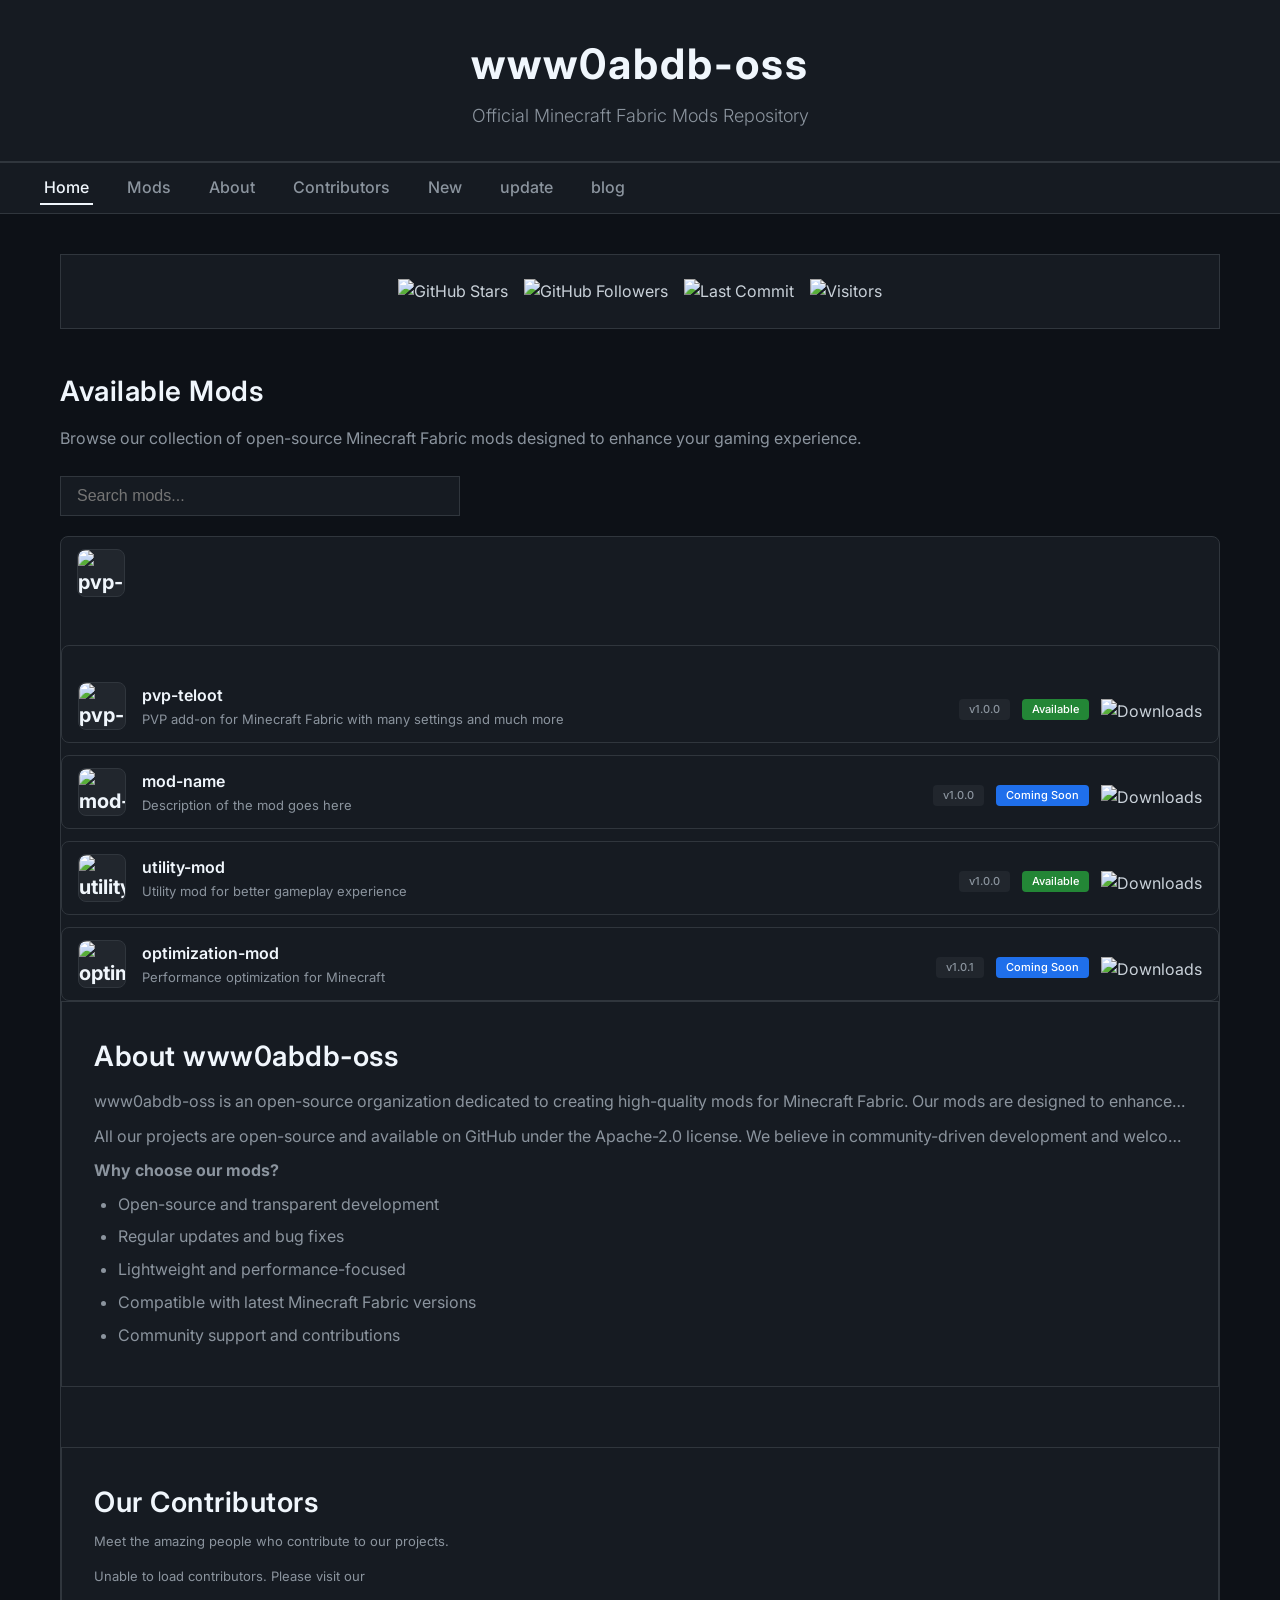
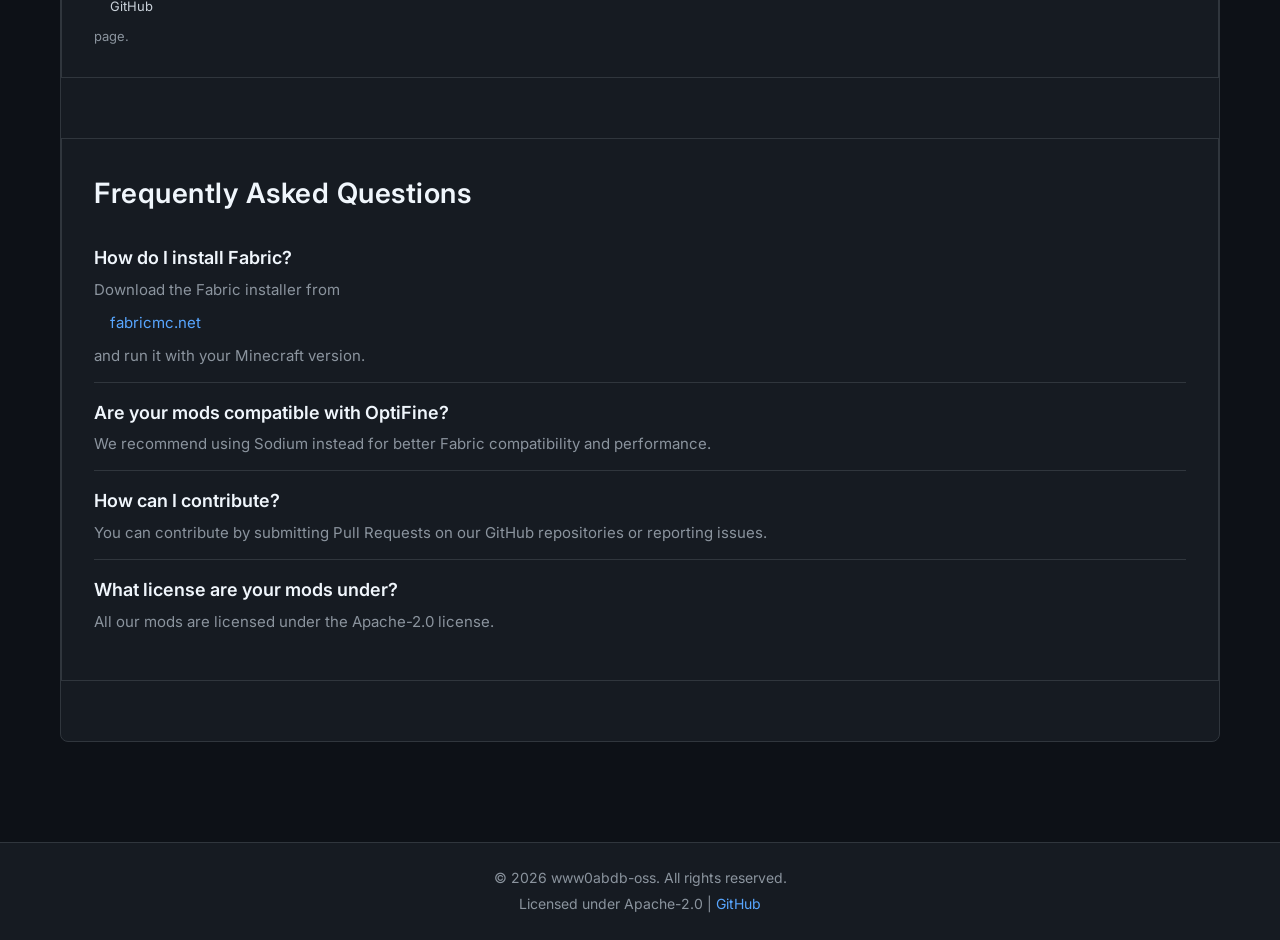
==== index.html @ 68e49eb4 "Refactor mod cards with updated names and versions Updated mod names and versions for clarity and ac" ====
<!DOCTYPE html>
<html lang="en">
<head>
    <meta charset="UTF-8">
    <meta name="viewport" content="width=device-width, initial-scale=1.0">
    
    <!-- Primary Meta Tags -->
    <title>www0abdb-oss - Official Minecraft Mods Repository</title>
    <link rel="apple-touch-icon" sizes="180x180" href="/apple-touch-icon.png">
<link rel="icon" type="image/png" sizes="32x32" href="/favicon-32x32.png">
<link rel="icon" type="image/png" sizes="16x16" href="/favicon-16x16.png">
<link rel="manifest" href="/site.webmanifest">
    <meta name="title" content="www0abdb-oss - Official Minecraft Mods Repository">
    <script data-goatcounter="https://fheuhfu9esh9.goatcounter.com/count"
        async src="//gc.zgo.at/count.js"></script>
    <meta name="keywords" lang="ar" content="  عبد الرحيم , مودات ماينكرافت, إضافات ماينكرافت, مودات بي في بي, تحميل مودات, ماينكرافت فابريك , العايب , سطيف , مود , جيت هاب , abd_errahim , abderrahim , 0834">
    <meta name="description" content="www0abdb-oss is an open-source organization providing high-quality Minecraft Fabric mods including pvp-teloot, performance optimizations, and gameplay enhancements. Download the latest mods for Minecraft.">
    <meta name="keywords" content="minecraft mods, fabric mods, pvp mods, minecraft pvp, pvp-teloot, minecraft fabric, open source mods, www0abdb-oss, minecraft optimization">
    <meta name="robots" content="index, follow">
    <meta name="language" content="English">
    <meta name="author" content="www0abdb-oss">
    <meta name="copyright" content="www0abdb-oss">
    <link rel="canonical" href="https://www0abdb-oss.github.io/">
    <link rel="icon" href="favicon.ico" type="image/x-icon">
<link rel="icon" type="image/png" sizes="32x32" href="/icon-web.png">
<link rel="icon" type="image/png" sizes="16x16" href="/icon-web.png">
<link rel="apple-touch-icon" href="/icon-web.png">

    <!-- Google Fonts -->
    <link href="https://fonts.googleapis.com/css2?family=Inter:wght@300;400;600;700&display=swap" rel="stylesheet">

    <!-- Open Graph / Facebook -->
    <meta property="og:type" content="website">
    <meta property="og:url" content="https://www0abdb-oss.github.io/">
    <meta property="og:title" content="www0abdb-oss - Official Minecraft Mods Repository">
    <meta property="og:description" content="High-quality Minecraft Fabric mods including pvp-teloot, performance optimizations, and gameplay enhancements. Open-source and free to use.">
    <meta property="og:image" content="https://www0abdb-oss.github.io/og-image.png">

    <!-- Twitter -->
    <meta name="twitter:card" content="summary_large_image">
    <meta name="twitter:url" content="https://www0abdb-oss.github.io/">
    <meta name="twitter:title" content="www0abdb-oss - Official Minecraft Mods Repository">
    <meta name="twitter:description" content="High-quality Minecraft Fabric mods including pvp-teloot, performance optimizations, and gameplay enhancements.">
    <meta name="twitter:image" content="https://www0abdb-oss.github.io/og-image.png">

    <!-- Structured Data JSON-LD -->
    <script type="application/ld+json">
    {
        "@context": "https://schema.org",
        "@type": "Organization",
        "name": "www0abdb-oss",
        "url": "https://www0abdb-oss.github.io/",
        "logo": "https://www0abdb-oss.github.io/logo.png",
        "description": "Open-source organization providing high-quality Minecraft Fabric mods",
        "sameAs": [
            "https://github.com/www0abdb-oss"
        ]
    }
    </script>

    <script type="application/ld+json">
    {
        "@context": "https://schema.org",
        "@type": "CollectionPage",
        "name": "www0abdb-oss Mods Repository",
        "description": "Collection of Minecraft Fabric mods including PVP enhancements, performance optimizations, and gameplay improvements.",
        "url": "https://www0abdb-oss.github.io/",
        "mainEntity": {
            "@type": "ItemList",
            "itemListElement": [
                {
                    "@type": "ListItem",
                    "position": 1,
                    "name": "pvp-teloot",
                    "url": "https://www0abdb-oss.github.io/pvp-teloot.html"
                }
            ]
        }
    }
    </script>

    <link rel="stylesheet" href="style.css">
</head>
<body>
    <header>
        <div class="header-content">
            <h1>www0abdb-oss</h1>
            <p class="subtitle">Official Minecraft Fabric Mods Repository</p>
        </div>
    </header>

    <nav>
        <ul>
            <li><a href="index.html" class="active">Home</a></li>
            <li><a href="#mods">Mods</a></li>
            <li><a href="#about">About</a></li>
            <li><a href="#contributors">Contributors</a></li>
            <li><a href="new.html">New</a></li>
            <li><a href="update.html">update</a></li>
            <li><a href="blog.html">blog</a></li>

        </ul>
    </nav>

    <main>
        <!-- Stats Section -->
        <section id="stats">
            <div class="stats-grid">
                <div class="stat-item">
                    <img src="https://img.shields.io/github/stars/www0abdb-oss?style=for-the-badge&logo=github&label=Organization%20Stars" alt="GitHub Stars">
                </div>
                <div class="stat-item">
                    <img src="https://img.shields.io/github/followers/www0abdb-oss?style=for-the-badge&logo=github&label=Followers" alt="GitHub Followers">
                </div>
                <div class="stat-item">
                    <img src="https://img.shields.io/github/last-commit/www0abdb-oss/pvp-teloot?style=for-the-badge&label=Last%20Update" alt="Last Commit">
                </div>
                <div class="stat-item">
    <img src="https://api.visitorbadge.io/api/visitors?path=www0abdb-oss.github.io&label=Visitors&countColor=%23237636" alt="Visitors">
</div>
            </div>
        </section>

        <section id="mods">
            <h2>Available Mods</h2>
            <p class="section-description">Browse our collection of open-source Minecraft Fabric mods designed to enhance your gaming experience.</p>
            
            <!-- Search Bar -->
            <input type="text" id="mod-search" placeholder="Search mods..." style="width: 100%; max-width: 400px; padding: 10px 16px; background-color: #161b22; border: 1px solid #30363d; color: #c9d1d9; font-size: 16px; margin-bottom: 20px;">

<div class="mods-grid">
    <!-- pvp-teloot -->
    <div class="mod-card">
        <a href="pvp-teloot.html">
            <div class="mod-icon">
                <img src="https://placehold.co/128x128.png" alt="pvp-teloot" style="width: 100%; height: 100%; object-fit: cover; border-radius: 8px;">
            </div>
         <div class="mods-grid">
    <!-- pvp-teloot -->
    <div class="mod-card">
        <a href="pvp-teloot.html">
            <div class="mod-icon">
                <img src="https://placehold.co/128x128.png" alt="pvp-teloot" style="width: 100%; height: 100%; object-fit: cover; border-radius: 8px;">
            </div>
            <div class="mod-info">
                <h3>pvp-teloot</h3>
                <p>PVP add-on for Minecraft Fabric with many settings and much more</p>
            </div>
            <div class="mod-meta">
                <span class="mod-version">v1.0.0</span>
                <span class="mod-status available">Available</span>
                <div class="badges">
                    <img src="https://img.shields.io/github/downloads/www0abdb-oss/pvp-teloot/total?style=flat-square" alt="Downloads">
                </div>
            </div>
        </a>
    </div>

    <!-- mod-name -->
    <div class="mod-card">
        <a href="#">
            <div class="mod-icon">
                <img src="https://placehold.co/128x128.png" alt="mod-name" style="width: 100%; height: 100%; object-fit: cover; border-radius: 8px;">
            </div>
            <div class="mod-info">
                <h3>mod-name</h3>
                <p>Description of the mod goes here</p>
            </div>
            <div class="mod-meta">
                <span class="mod-version">v1.0.0</span>
                <span class="mod-status coming">Coming Soon</span>
                <div class="badges">
                    <img src="https://img.shields.io/badge/downloads-0-red?style=flat-square" alt="Downloads">
                </div>
            </div>
        </a>
    </div>

    <!-- utility-mod -->
    <div class="mod-card">
        <a href="#">
            <div class="mod-icon">
                <img src="https://placehold.co/128x128.png" alt="utility-mod" style="width: 100%; height: 100%; object-fit: cover; border-radius: 8px;">
            </div>
            <div class="mod-info">
                <h3>utility-mod</h3>
                <p>Utility mod for better gameplay experience</p>
            </div>
            <div class="mod-meta">
                <span class="mod-version">v1.0.0</span>
                <span class="mod-status available">Available</span>
                <div class="badges">
                    <img src="https://img.shields.io/badge/downloads-0-red?style=flat-square" alt="Downloads">
                </div>
            </div>
        </a>
    </div>

    <!-- optimization-mod -->
    <div class="mod-card">
        <a href="#">
            <div class="mod-icon">
                <img src="https://placehold.co/128x128.png" alt="optimization-mod" style="width: 100%; height: 100%; object-fit: cover; border-radius: 8px;">
            </div>
            <div class="mod-info">
                <h3>optimization-mod</h3>
                <p>Performance optimization for Minecraft</p>
            </div>
            <div class="mod-meta">
                <span class="mod-version">v1.0.1</span>
                <span class="mod-status coming">Coming Soon</span>
                <div class="badges">
                    <img src="https://img.shields.io/badge/downloads-0-red?style=flat-square" alt="Downloads">
                </div>
            </div>
        </a>
    </div>
</div>

        <section id="about">
            <h2>About www0abdb-oss</h2>
            <p>www0abdb-oss is an open-source organization dedicated to creating high-quality mods for Minecraft Fabric. Our mods are designed to enhance gameplay while maintaining performance and stability.</p>
            <p>All our projects are open-source and available on GitHub under the Apache-2.0 license. We believe in community-driven development and welcome contributions from developers of all skill levels.</p>
            <p><strong>Why choose our mods?</strong></p>
            <ul class="about-list">
                <li>Open-source and transparent development</li>
                <li>Regular updates and bug fixes</li>
                <li>Lightweight and performance-focused</li>
                <li>Compatible with latest Minecraft Fabric versions</li>
                <li>Community support and contributions</li>
            </ul>
        </section>

        <!-- Contributors Section -->
        <section id="contributors">
            <h2>Our Contributors</h2>
            <p class="section-description">Meet the amazing people who contribute to our projects.</p>
            <div class="contributors-grid" id="contributors-list">
                <p>Loading contributors...</p>
            </div>
        </section>

        <!-- FAQ Section -->
        <section id="faq">
            <h2>Frequently Asked Questions</h2>
            <div class="faq-item">
                <h3>How do I install Fabric?</h3>
                <p>Download the Fabric installer from <a href="https://fabricmc.net/" target="_blank">fabricmc.net</a> and run it with your Minecraft version.</p>
            </div>
            <div class="faq-item">
                <h3>Are your mods compatible with OptiFine?</h3>
                <p>We recommend using Sodium instead for better Fabric compatibility and performance.</p>
            </div>
            <div class="faq-item">
                <h3>How can I contribute?</h3>
                <p>You can contribute by submitting Pull Requests on our GitHub repositories or reporting issues.</p>
            </div>
            <div class="faq-item">
                <h3>What license are your mods under?</h3>
                <p>All our mods are licensed under the Apache-2.0 license.</p>
            </div>
        </section>
    </main>

    <footer>
        <div class="footer-content">
            <p>&copy; 2026 www0abdb-oss. All rights reserved.</p>
            <p>Licensed under Apache-2.0 | <a href="https://github.com/www0abdb-oss">GitHub</a></p>
        </div>
    </footer>

    <!-- Back to Top Button -->
    <button id="back-to-top" style="display: none; position: fixed; bottom: 30px; right: 30px; background-color: #238636; color: white; border: none; padding: 12px 16px; cursor: pointer; font-size: 18px;">↑ Top</button>

    <script>
        // Search functionality
        document.getElementById('mod-search').addEventListener('keyup', function() {
            const query = this.value.toLowerCase();
            const cards = document.querySelectorAll('.mod-card');
            cards.forEach(card => {
                const title = card.querySelector('h3').textContent.toLowerCase();
                const desc = card.querySelector('p').textContent.toLowerCase();
                if (title.includes(query) || desc.includes(query)) {
                    card.style.display = 'block';
                } else {
                    card.style.display = 'none';
                }
            });
        });

        // Load Contributors from GitHub API
        async function loadContributors() {
            try {
                const response = await fetch('https://api.github.com/repos/www0abdb-oss/pvp-teloot/contributors');
                if (!response.ok) throw new Error('Failed to fetch');
                const contributors = await response.json();
                
                const container = document.getElementById('contributors-list');
                container.innerHTML = '';
                
                if (contributors.length === 0) {
                    container.innerHTML = '<p>No contributors yet. Be the first!</p>';
                    return;
                }
                
                contributors.forEach(contributor => {
                    const card = document.createElement('div');
                    card.className = 'contributor-card';
                    card.innerHTML = `
                        <a href="${contributor.html_url}" target="_blank">
                            <img src="${contributor.avatar_url}" alt="${contributor.login}" width="60" height="60">
                            <span>${contributor.login}</span>
                            <small>${contributor.contributions} commits</small>
                        </a>
                    `;
                    container.appendChild(card);
                });
            } catch (error) {
                document.getElementById('contributors-list').innerHTML = '<p>Unable to load contributors. Please visit our <a href="https://github.com/www0abdb-oss" target="_blank">GitHub</a> page.</p>';
            }
        }
        
        loadContributors();

        // Back to Top Button
        const backToTop = document.getElementById('back-to-top');
        window.addEventListener('scroll', () => {
            if (window.scrollY > 300) {
                backToTop.style.display = 'block';
            } else {
                backToTop.style.display = 'none';
            }
        });
        backToTop.addEventListener('click', () => {
            window.scrollTo({ top: 0, behavior: 'smooth' });
        });
    </script>
</body>
</html>
---- style.css ----
/* Reset and Base */
* {
    margin: 0;
    padding: 0;
    box-sizing: border-box;
}

body {
    font-family: 'Inter', 'Segoe UI', Tahoma, Geneva, Verdana, sans-serif;
    background-color: #0d1117;
    color: #c9d1d9;
    line-height: 1.6;
    min-height: 100vh;
    display: flex;
    flex-direction: column;
}

/* Light Theme Variables */
body.light-theme {
    --bg-primary: #ffffff;
    --bg-secondary: #f6f8fa;
    --bg-card: #ffffff;
    --text-primary: #24292f;
    --text-secondary: #57606a;
    --border-color: #d0d7de;
    --bg-nav: #f6f8fa;
    --bg-footer: #f6f8fa;
}

body {
    background-color: var(--bg-primary, #0d1117);
    color: var(--text-primary, #c9d1d9);
    transition: background-color 0.3s, color 0.3s;
}

/* Header */
header {
    background-color: #161b22;
    border-bottom: 2px solid #30363d;
    padding: 30px 20px;
    text-align: center;
}

.header-content h1 {
    font-size: 42px;
    font-weight: 700;
    color: #f0f6fc;
    letter-spacing: 2px;
}

.header-content .subtitle {
    color: #8b949e;
    font-size: 18px;
    margin-top: 5px;
    font-weight: 300;
}

/* Navigation */
nav {
    background-color: #161b22;
    border-bottom: 1px solid #30363d;
    padding: 0 20px;
}

nav ul {
    list-style: none;
    display: flex;
    gap: 30px;
    max-width: 1200px;
    margin: 0 auto;
    padding: 12px 0;
}

nav ul li a {
    color: #8b949e;
    text-decoration: none;
    font-size: 16px;
    font-weight: 500;
    padding: 8px 4px;
    transition: color 0.2s;
}

nav ul li a:hover {
    color: #f0f6fc;
}

nav ul li a.active {
    color: #f0f6fc;
    border-bottom: 2px solid #f0f6fc;
    padding-bottom: 6px;
}

/* Main Content */
main {
    flex: 1;
    max-width: 1200px;
    margin: 0 auto;
    padding: 40px 20px;
    width: 100%;
}

section {
    margin-bottom: 60px;
}

section h2 {
    font-size: 28px;
    color: #f0f6fc;
    margin-bottom: 12px;
    font-weight: 600;
    letter-spacing: 0.5px;
}

.section-description {
    color: #8b949e;
    font-size: 16px;
    margin-bottom: 24px;
}

/* Stats Section */
#stats {
    background-color: #161b22;
    border: 1px solid #30363d;
    padding: 24px;
    margin-bottom: 40px;
}

.stats-grid {
    display: flex;
    justify-content: center;
    flex-wrap: wrap;
    gap: 16px;
}

.stat-item img {
    height: 28px;
}

/* Mods Grid */
/* Mods List */
.mods-grid {
    display: flex;
    flex-direction: column;
    gap: 12px;
}

.mod-card {
    background-color: #161b22;
    border: 1px solid #30363d;
    border-radius: 8px;
    transition: background-color 0.2s;
}

.mod-card:hover {
    background-color: #1c2128;
}

.mod-card a {
    display: flex;
    align-items: center;
    gap: 16px;
    padding: 12px 16px;
    text-decoration: none;
    color: #c9d1d9;
}

.mod-card .mod-icon {
    width: 48px;
    height: 48px;
    border-radius: 8px;
    background-color: #21262d;
    border: 1px solid #30363d;
    display: flex;
    overflow: hidden;
    align-items: center;
    justify-content: center;
    font-size: 20px;
    font-weight: 700;
    color: #f0f6fc;
    flex-shrink: 0;
}

.mod-card .mod-icon img {
    width: 100%;
    height: 100%;
    object-fit: cover;
}

.mod-card .mod-info {
    flex: 1;
    min-width: 0;
}

.mod-card h3 {
    color: #f0f6fc;
    font-size: 16px;
    font-weight: 600;
    margin: 0 0 2px 0;
}

.mod-card p {
    color: #8b949e;
    font-size: 13px;
    margin: 0;
    line-height: 1.4;
    white-space: nowrap;
    overflow: hidden;
    text-overflow: ellipsis;
}

.mod-card .mod-meta {
    display: flex;
    align-items: center;
    gap: 12px;
    flex-shrink: 0;
    margin-left: 8px;
}

.mod-card .mod-version {
    display: inline-block;
    background-color: #21262d;
    color: #8b949e;
    padding: 2px 10px;
    font-size: 11px;
    font-weight: 500;
    border-radius: 4px;
}

.mod-card .mod-status {
    display: inline-block;
    padding: 2px 10px;
    font-size: 11px;
    font-weight: 500;
    border-radius: 4px;
}

.mod-card .mod-status.available {
    background-color: #238636;
    color: #ffffff;
}

.mod-card .mod-status.coming {
    background-color: #1f6feb;
    color: #ffffff;
}

.mod-card .badges {
    display: flex;
    gap: 6px;
    flex-shrink: 0;
}

.mod-card .badges img {
    height: 18px;
}

/* Badges */
.badges {
    display: flex;
    flex-wrap: wrap;
    gap: 8px;
    margin: 8px 0 12px 0;
}

.badges img {
    height: 20px;
}

/* About Section */
#about {
    background-color: #161b22;
    border: 1px solid #30363d;
    padding: 32px;
}

#about p {
    color: #8b949e;
    margin-bottom: 12px;
    font-size: 16px;
}

#about p:last-of-type {
    margin-bottom: 0;
}

.about-list {
    color: #8b949e;
    padding-left: 24px;
    margin-top: 8px;
    font-size: 16px;
    line-height: 1.8;
}

.about-list li {
    margin-bottom: 4px;
}

/* Contributors Section */
#contributors {
    background-color: #161b22;
    border: 1px solid #30363d;
    padding: 32px;
}

#contributors h2 {
    margin-bottom: 8px;
}

.contributors-grid {
    display: flex;
    flex-wrap: wrap;
    gap: 16px;
    margin-top: 16px;
}

.contributor-card {
    text-align: center;
    background-color: #21262d;
    border: 1px solid #30363d;
    padding: 12px;
    transition: background-color 0.2s;
}

.contributor-card:hover {
    background-color: #30363d;
}

.contributor-card a {
    text-decoration: none;
    color: #c9d1d9;
}

.contributor-card img {
    display: block;
    margin: 0 auto 8px;
    border: 1px solid #30363d;
}

.contributor-card span {
    display: block;
    font-size: 14px;
    font-weight: 600;
}

.contributor-card small {
    display: block;
    color: #8b949e;
    font-size: 12px;
}

/* FAQ Section */
#faq {
    background-color: #161b22;
    border: 1px solid #30363d;
    padding: 32px;
}

.faq-item {
    padding: 16px 0;
    border-bottom: 1px solid #30363d;
}

.faq-item:last-child {
    border-bottom: none;
}

.faq-item h3 {
    color: #f0f6fc;
    font-size: 18px;
    margin-bottom: 6px;
}

.faq-item p {
    color: #8b949e;
    font-size: 15px;
}

.faq-item a {
    color: #58a6ff;
    text-decoration: none;
}

.faq-item a:hover {
    text-decoration: underline;
}

/* Footer */
footer {
    background-color: #161b22;
    border-top: 1px solid #30363d;
    padding: 24px 20px;
    text-align: center;
    margin-top: auto;
}

.footer-content p {
    color: #8b949e;
    font-size: 14px;
}

.footer-content p:first-child {
    margin-bottom: 4px;
}

.footer-content a {
    color: #58a6ff;
    text-decoration: none;
}

.footer-content a:hover {
    text-decoration: underline;
}

/* ============================================ */
/* Mod Detail Page Styles */
/* ============================================ */

.back-link {
    margin-bottom: 24px;
}

.back-link a {
    color: #8b949e;
    text-decoration: none;
    font-size: 14px;
    transition: color 0.2s;
}

.back-link a:hover {
    color: #f0f6fc;
}

.mod-header {
    display: flex;
    gap: 30px;
    margin-bottom: 40px;
    padding-bottom: 30px;
    border-bottom: 1px solid #30363d;
}

.mod-icon-large {
    width: 80px;
    border-radius: 13px;
    height: 80px;
    background-color: #21262d;
    border: 1px solid #30363d;
    overflow: hidden;
    display: flex;
    align-items: center;
    justify-content: center;
    font-size: 36px;
    font-weight: 700;
    color: #f0f6fc;
    flex-shrink: 0;
}

.mod-info {
    flex: 1;
}

.mod-info h1 {
    font-size: 32px;
    color: #f0f6fc;
    margin-bottom: 6px;
    font-weight: 700;
}

.mod-info .mod-tagline {
    font-size: 18px;
    color: #8b949e;
    margin-bottom: 12px;
}

.mod-meta {
    display: flex;
    gap: 24px;
    flex-wrap: wrap;
    margin-top: 8px;
}

.mod-meta .meta-item {
    font-size: 14px;
    color: #8b949e;
}

.mod-meta .meta-item strong {
    color: #c9d1d9;
}

.mod-meta .meta-item .available {
    color: #3fb950;
}

.mod-content h2 {
    font-size: 22px;
    color: #f0f6fc;
    margin-top: 30px;
    margin-bottom: 12px;
    font-weight: 600;
}

.mod-content h2:first-of-type {
    margin-top: 0;
}

.mod-content p {
    color: #c9d1d9;
    margin-bottom: 16px;
    font-size: 16px;
    line-height: 1.7;
}

.mod-content ul,
.mod-content ol {
    color: #c9d1d9;
    padding-left: 24px;
    margin-bottom: 16px;
    font-size: 16px;
    line-height: 1.8;
}

.mod-content li {
    margin-bottom: 4px;
}

.download-links {
    display: flex;
    gap: 16px;
    flex-wrap: wrap;
    margin-top: 8px;
}

.download-links a {
    display: inline-block;
    padding: 12px 28px;
    font-size: 16px;
    font-weight: 600;
    text-decoration: none;
    transition: opacity 0.2s;
}

.download-links a:hover {
    opacity: 0.85;
}

.download-btn {
    background-color: #238636;
    color: #ffffff;
    border: none;
}

.github-btn {
    background-color: #21262d;
    color: #f0f6fc;
    border: 1px solid #30363d;
}

/* Responsive */
@media (max-width: 768px) {
    .mod-header {
        flex-direction: column;
        align-items: center;
        text-align: center;
    }

    .mod-meta {
        justify-content: center;
    }

    .mods-grid {
        grid-template-columns: 1fr;
    }

    nav ul {
        justify-content: center;
        gap: 16px;
        flex-wrap: wrap;
    }

    .header-content h1 {
        font-size: 30px;
    }

    .download-links {
        justify-content: center;
    }

    #about,
    #contributors,
    #faq,
    #stats {
        padding: 20px;
    }
}

@media (max-width: 480px) {
    main {
        padding: 20px 12px;
    }

    .mod-card a {
        padding: 16px;
    }

    .mod-info h1 {
        font-size: 26px;
    }

    .mod-icon-large {
        width: 60px;
        height: 60px;
        font-size: 28px;
    }

    .contributors-grid {
        justify-content: center;
    }
}
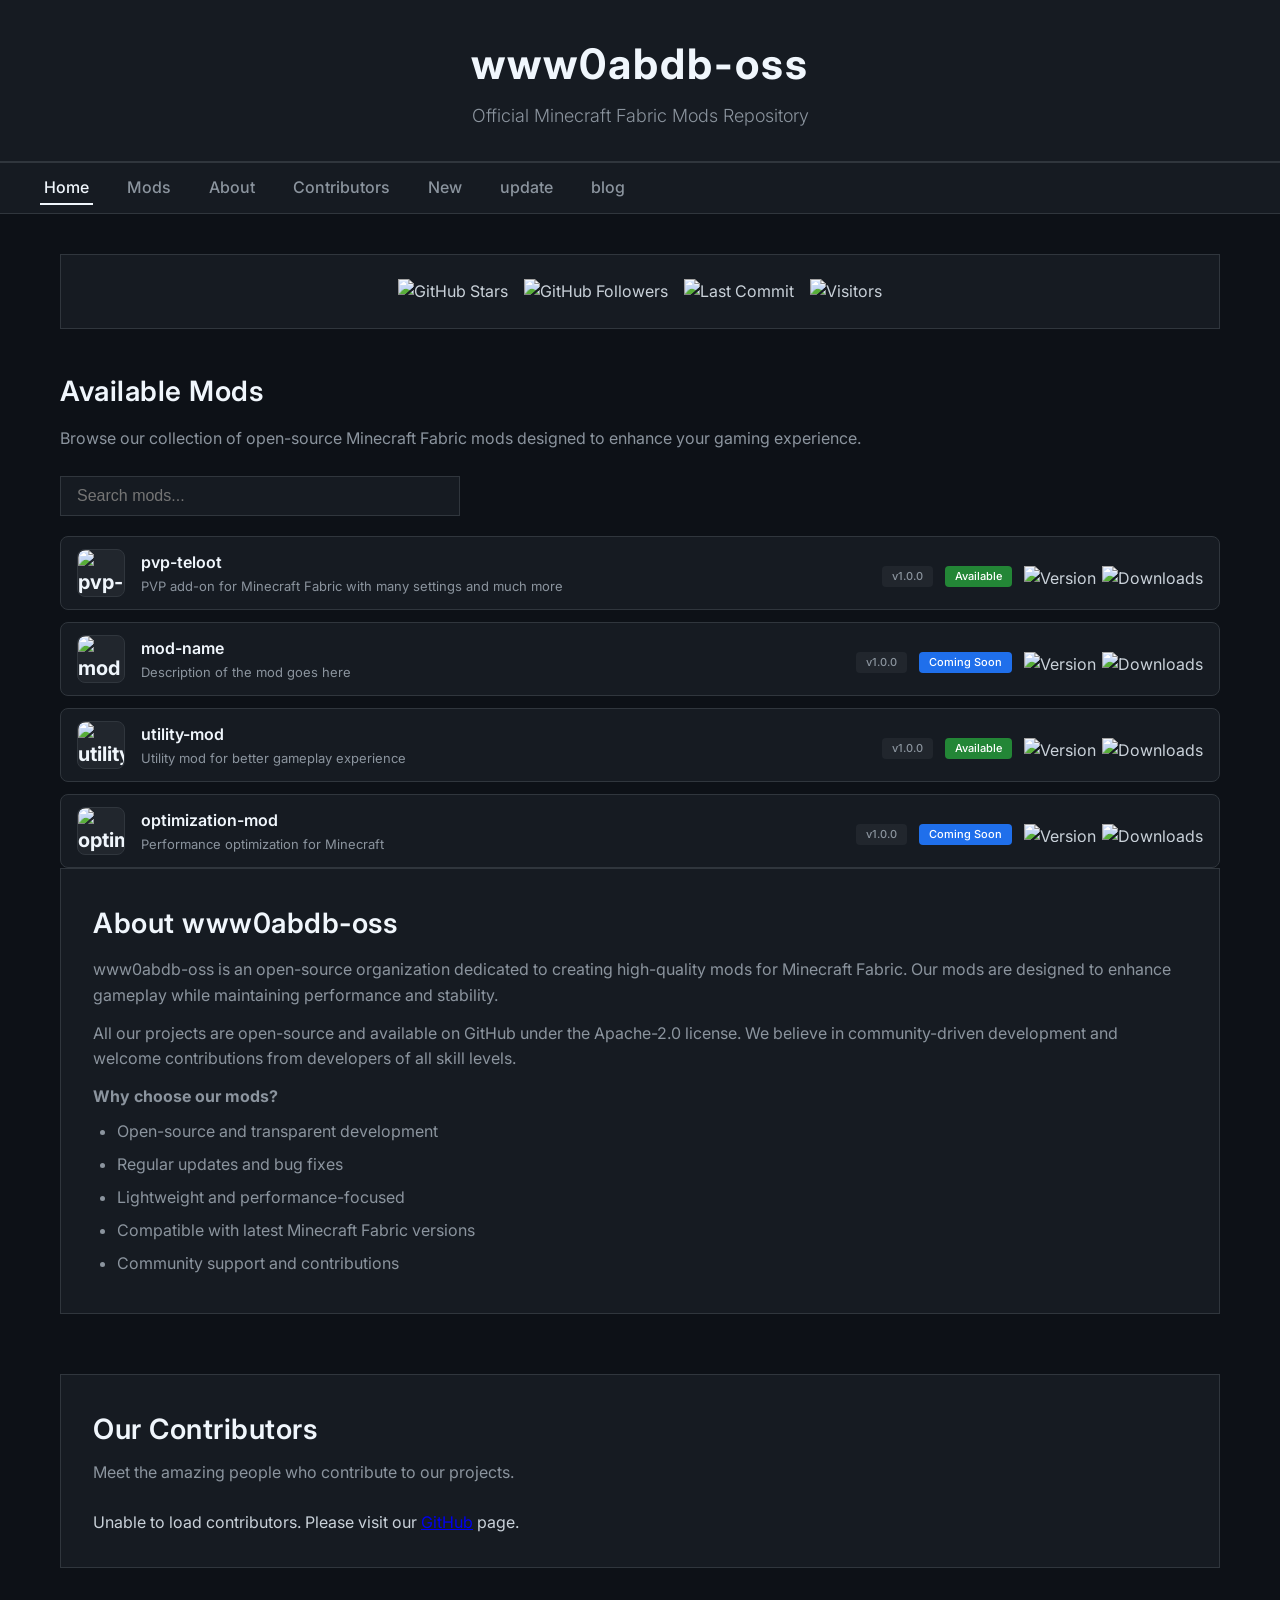
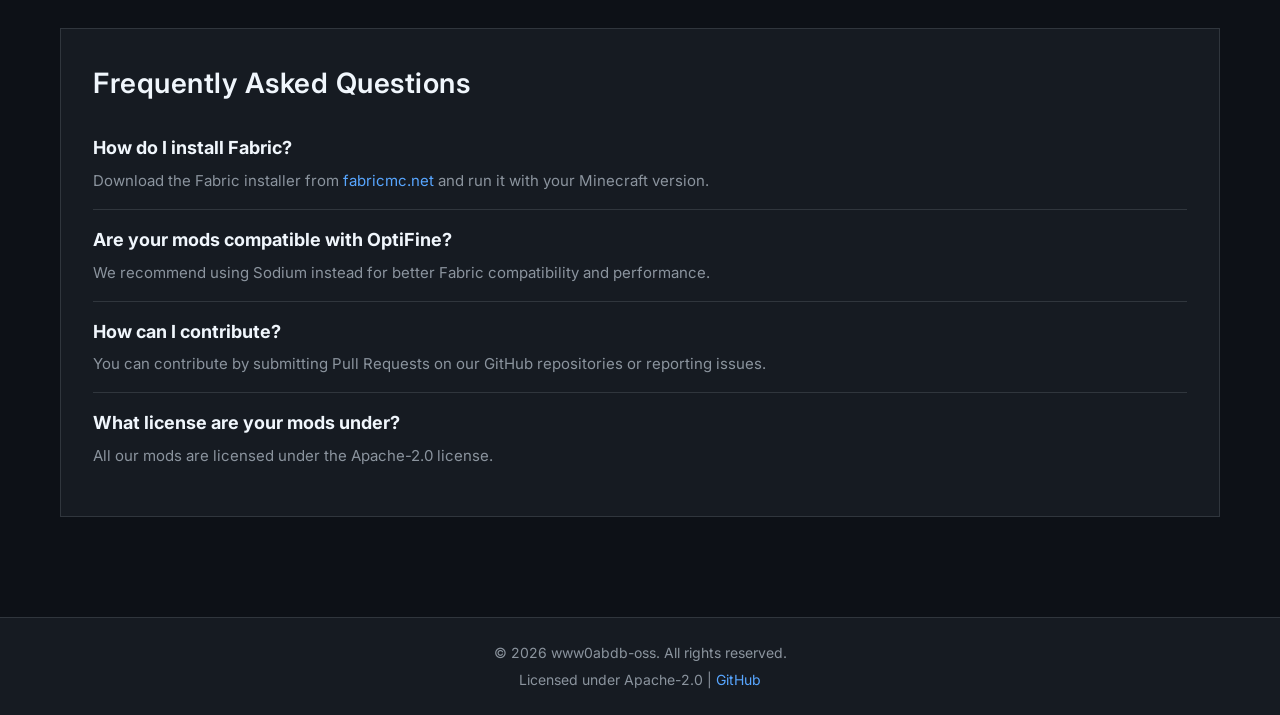
==== commit 425d4c91: "Update index.html" ====
--- a/index.html
+++ b/index.html
@@ -127,7 +127,6 @@
             
             <!-- Search Bar -->
             <input type="text" id="mod-search" placeholder="Search mods..." style="width: 100%; max-width: 400px; padding: 10px 16px; background-color: #161b22; border: 1px solid #30363d; color: #c9d1d9; font-size: 16px; margin-bottom: 20px;">
-
 <div class="mods-grid">
     <!-- pvp-teloot -->
     <div class="mod-card">
@@ -135,13 +134,6 @@
             <div class="mod-icon">
                 <img src="https://placehold.co/128x128.png" alt="pvp-teloot" style="width: 100%; height: 100%; object-fit: cover; border-radius: 8px;">
             </div>
-         <div class="mods-grid">
-    <!-- pvp-teloot -->
-    <div class="mod-card">
-        <a href="pvp-teloot.html">
-            <div class="mod-icon">
-                <img src="https://placehold.co/128x128.png" alt="pvp-teloot" style="width: 100%; height: 100%; object-fit: cover; border-radius: 8px;">
-            </div>
             <div class="mod-info">
                 <h3>pvp-teloot</h3>
                 <p>PVP add-on for Minecraft Fabric with many settings and much more</p>
@@ -150,6 +142,7 @@
                 <span class="mod-version">v1.0.0</span>
                 <span class="mod-status available">Available</span>
                 <div class="badges">
+                    <img src="https://img.shields.io/github/v/release/www0abdb-oss/pvp-teloot?label=version&style=flat-square" alt="Version">
                     <img src="https://img.shields.io/github/downloads/www0abdb-oss/pvp-teloot/total?style=flat-square" alt="Downloads">
                 </div>
             </div>
@@ -160,7 +153,7 @@
     <div class="mod-card">
         <a href="#">
             <div class="mod-icon">
-                <img src="https://placehold.co/128x128.png" alt="mod-name" style="width: 100%; height: 100%; object-fit: cover; border-radius: 8px;">
+                <img src="https://placehold.co/128x128.png" alt="mod" style="width: 100%; height: 100%; object-fit: cover; border-radius: 8px;">
             </div>
             <div class="mod-info">
                 <h3>mod-name</h3>
@@ -170,6 +163,7 @@
                 <span class="mod-version">v1.0.0</span>
                 <span class="mod-status coming">Coming Soon</span>
                 <div class="badges">
+                    <img src="https://img.shields.io/badge/version-1.0.0-blue?style=flat-square" alt="Version">
                     <img src="https://img.shields.io/badge/downloads-0-red?style=flat-square" alt="Downloads">
                 </div>
             </div>
@@ -180,7 +174,7 @@
     <div class="mod-card">
         <a href="#">
             <div class="mod-icon">
-                <img src="https://placehold.co/128x128.png" alt="utility-mod" style="width: 100%; height: 100%; object-fit: cover; border-radius: 8px;">
+                <img src="https://placehold.co/128x128.png" alt="utility" style="width: 100%; height: 100%; object-fit: cover; border-radius: 8px;">
             </div>
             <div class="mod-info">
                 <h3>utility-mod</h3>
@@ -190,6 +184,7 @@
                 <span class="mod-version">v1.0.0</span>
                 <span class="mod-status available">Available</span>
                 <div class="badges">
+                    <img src="https://img.shields.io/badge/version-1.0.0-blue?style=flat-square" alt="Version">
                     <img src="https://img.shields.io/badge/downloads-0-red?style=flat-square" alt="Downloads">
                 </div>
             </div>
@@ -200,16 +195,17 @@
     <div class="mod-card">
         <a href="#">
             <div class="mod-icon">
-                <img src="https://placehold.co/128x128.png" alt="optimization-mod" style="width: 100%; height: 100%; object-fit: cover; border-radius: 8px;">
+                <img src="https://placehold.co/128x128.png" alt="optimization" style="width: 100%; height: 100%; object-fit: cover; border-radius: 8px;">
             </div>
             <div class="mod-info">
                 <h3>optimization-mod</h3>
                 <p>Performance optimization for Minecraft</p>
             </div>
             <div class="mod-meta">
-                <span class="mod-version">v1.0.1</span>
+                <span class="mod-version">v1.0.0</span>
                 <span class="mod-status coming">Coming Soon</span>
                 <div class="badges">
+                    <img src="https://img.shields.io/badge/version-1.0.0-blue?style=flat-square" alt="Version">
                     <img src="https://img.shields.io/badge/downloads-0-red?style=flat-square" alt="Downloads">
                 </div>
             </div>
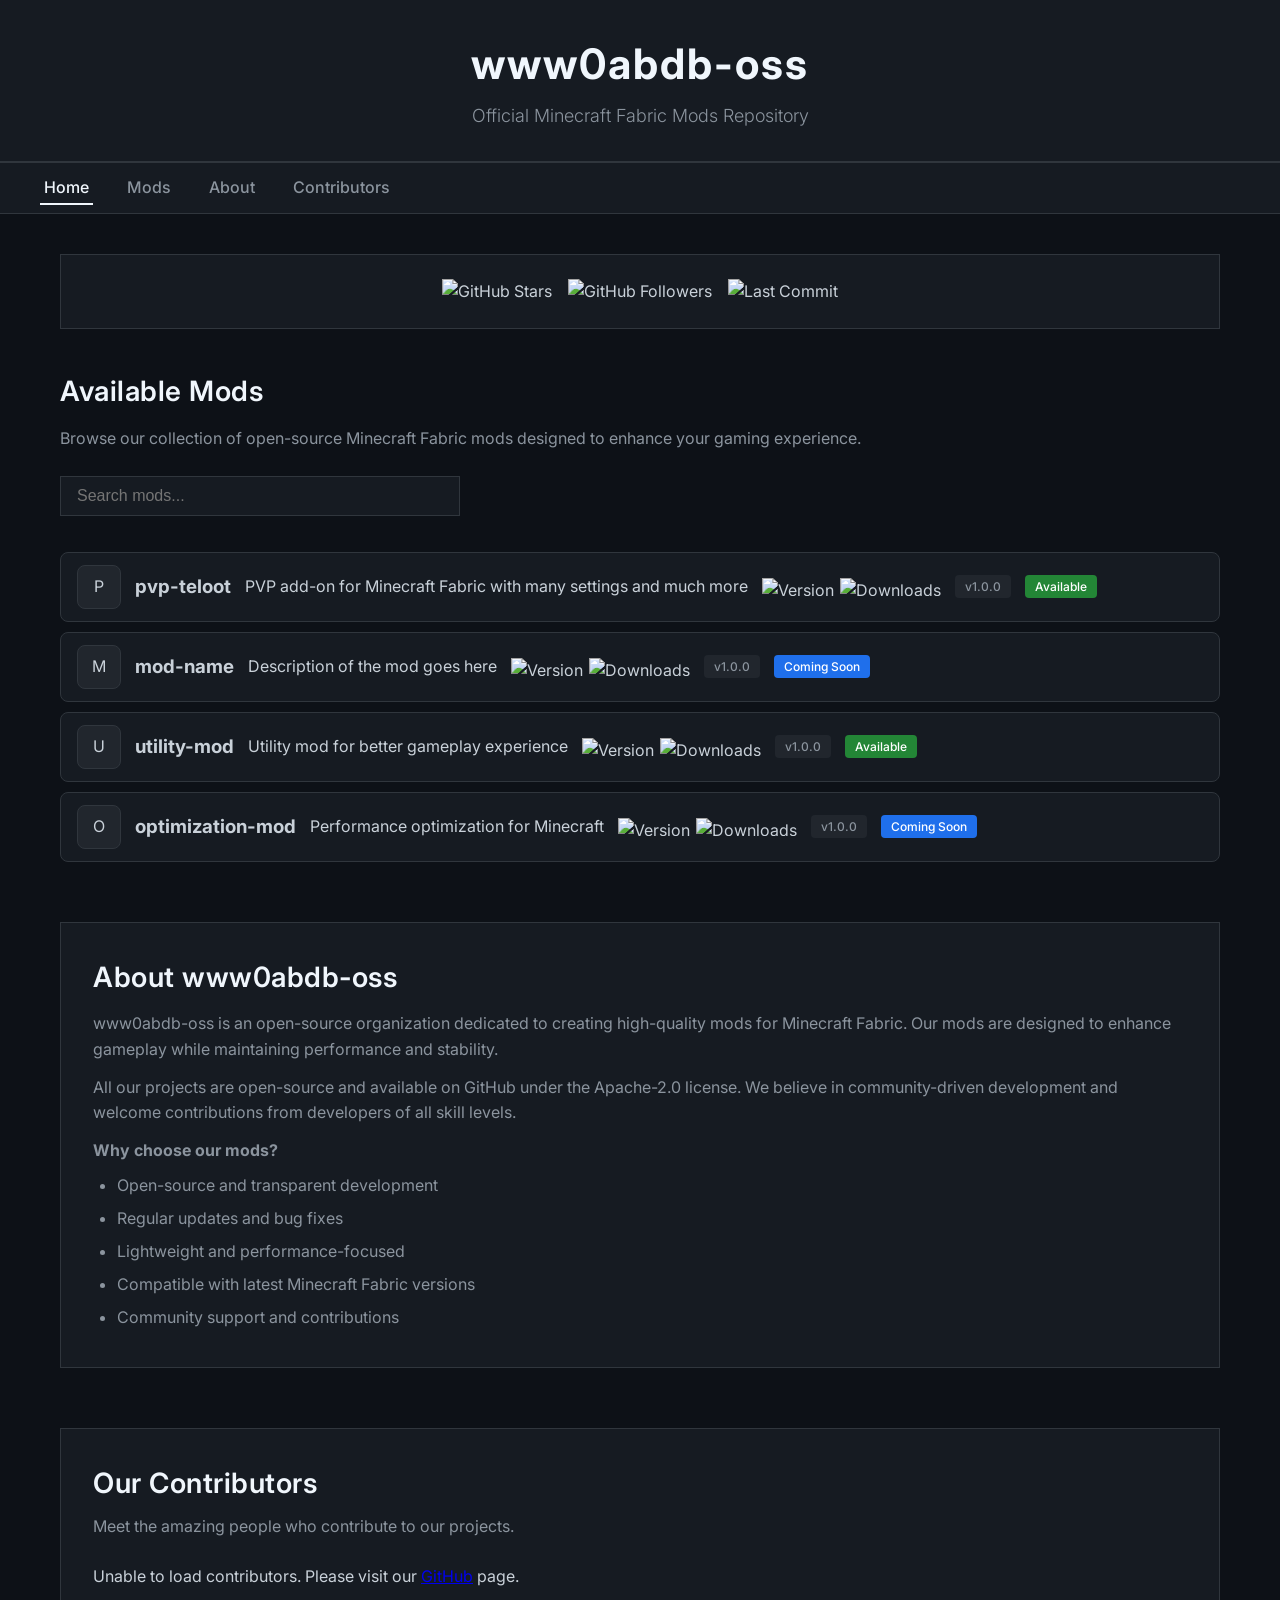
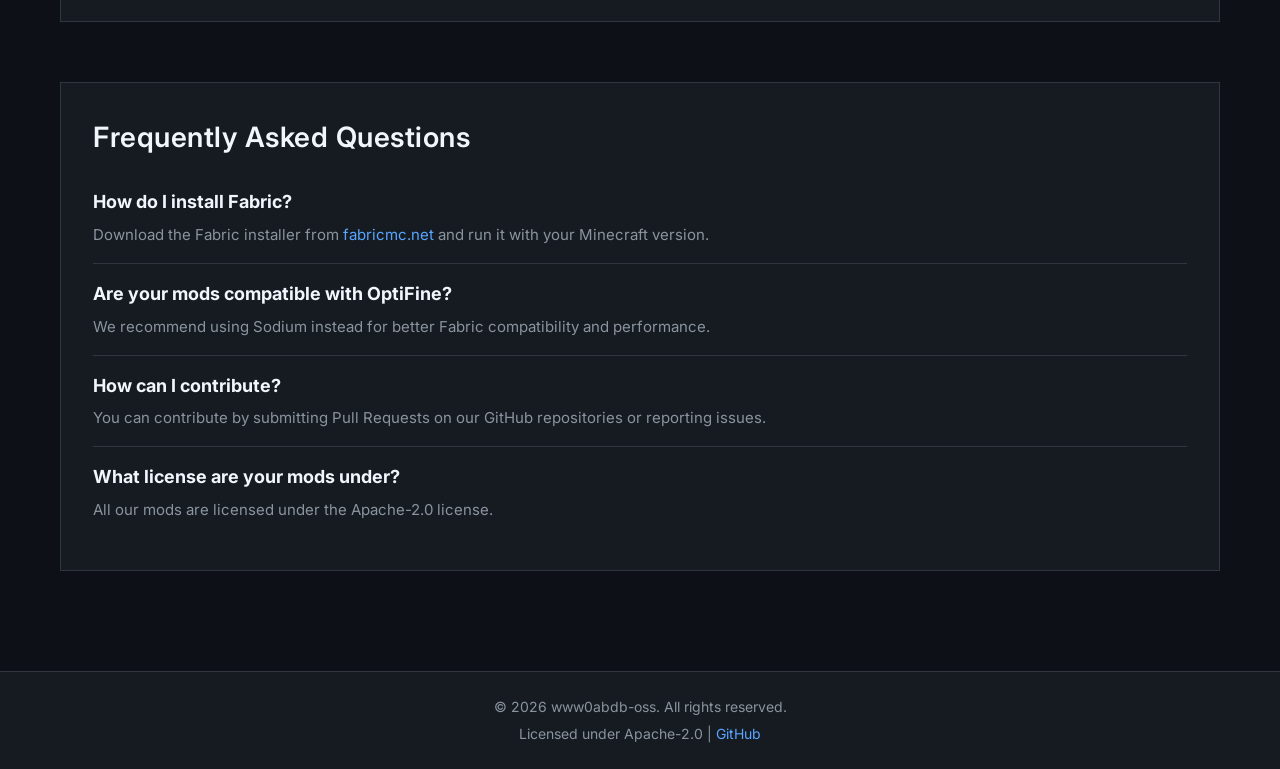
==== commit 6a03b3d8: "Update index.html" ====
--- a/index.html
+++ b/index.html
@@ -6,14 +6,7 @@
     
     <!-- Primary Meta Tags -->
     <title>www0abdb-oss - Official Minecraft Mods Repository</title>
-    <link rel="apple-touch-icon" sizes="180x180" href="/apple-touch-icon.png">
-<link rel="icon" type="image/png" sizes="32x32" href="/favicon-32x32.png">
-<link rel="icon" type="image/png" sizes="16x16" href="/favicon-16x16.png">
-<link rel="manifest" href="/site.webmanifest">
     <meta name="title" content="www0abdb-oss - Official Minecraft Mods Repository">
-    <script data-goatcounter="https://fheuhfu9esh9.goatcounter.com/count"
-        async src="//gc.zgo.at/count.js"></script>
-    <meta name="keywords" lang="ar" content="  عبد الرحيم , مودات ماينكرافت, إضافات ماينكرافت, مودات بي في بي, تحميل مودات, ماينكرافت فابريك , العايب , سطيف , مود , جيت هاب , abd_errahim , abderrahim , 0834">
     <meta name="description" content="www0abdb-oss is an open-source organization providing high-quality Minecraft Fabric mods including pvp-teloot, performance optimizations, and gameplay enhancements. Download the latest mods for Minecraft.">
     <meta name="keywords" content="minecraft mods, fabric mods, pvp mods, minecraft pvp, pvp-teloot, minecraft fabric, open source mods, www0abdb-oss, minecraft optimization">
     <meta name="robots" content="index, follow">
@@ -22,9 +15,6 @@
     <meta name="copyright" content="www0abdb-oss">
     <link rel="canonical" href="https://www0abdb-oss.github.io/">
     <link rel="icon" href="favicon.ico" type="image/x-icon">
-<link rel="icon" type="image/png" sizes="32x32" href="/icon-web.png">
-<link rel="icon" type="image/png" sizes="16x16" href="/icon-web.png">
-<link rel="apple-touch-icon" href="/icon-web.png">
 
     <!-- Google Fonts -->
     <link href="https://fonts.googleapis.com/css2?family=Inter:wght@300;400;600;700&display=swap" rel="stylesheet">
@@ -95,10 +85,6 @@
             <li><a href="#mods">Mods</a></li>
             <li><a href="#about">About</a></li>
             <li><a href="#contributors">Contributors</a></li>
-            <li><a href="new.html">New</a></li>
-            <li><a href="update.html">update</a></li>
-            <li><a href="blog.html">blog</a></li>
-
         </ul>
     </nav>
 
@@ -115,9 +101,6 @@
                 <div class="stat-item">
                     <img src="https://img.shields.io/github/last-commit/www0abdb-oss/pvp-teloot?style=for-the-badge&label=Last%20Update" alt="Last Commit">
                 </div>
-                <div class="stat-item">
-    <img src="https://api.visitorbadge.io/api/visitors?path=www0abdb-oss.github.io&label=Visitors&countColor=%23237636" alt="Visitors">
-</div>
             </div>
         </section>
 
@@ -127,91 +110,62 @@
             
             <!-- Search Bar -->
             <input type="text" id="mod-search" placeholder="Search mods..." style="width: 100%; max-width: 400px; padding: 10px 16px; background-color: #161b22; border: 1px solid #30363d; color: #c9d1d9; font-size: 16px; margin-bottom: 20px;">
-<div class="mods-grid">
-    <!-- pvp-teloot -->
-    <div class="mod-card">
-        <a href="pvp-teloot.html">
-            <div class="mod-icon">
-                <img src="https://placehold.co/128x128.png" alt="pvp-teloot" style="width: 100%; height: 100%; object-fit: cover; border-radius: 8px;">
-            </div>
-            <div class="mod-info">
-                <h3>pvp-teloot</h3>
-                <p>PVP add-on for Minecraft Fabric with many settings and much more</p>
-            </div>
-            <div class="mod-meta">
-                <span class="mod-version">v1.0.0</span>
-                <span class="mod-status available">Available</span>
-                <div class="badges">
-                    <img src="https://img.shields.io/github/v/release/www0abdb-oss/pvp-teloot?label=version&style=flat-square" alt="Version">
-                    <img src="https://img.shields.io/github/downloads/www0abdb-oss/pvp-teloot/total?style=flat-square" alt="Downloads">
-                </div>
-            </div>
-        </a>
-    </div>
-
-    <!-- mod-name -->
-    <div class="mod-card">
-        <a href="#">
-            <div class="mod-icon">
-                <img src="https://placehold.co/128x128.png" alt="mod" style="width: 100%; height: 100%; object-fit: cover; border-radius: 8px;">
-            </div>
-            <div class="mod-info">
-                <h3>mod-name</h3>
-                <p>Description of the mod goes here</p>
-            </div>
-            <div class="mod-meta">
-                <span class="mod-version">v1.0.0</span>
-                <span class="mod-status coming">Coming Soon</span>
-                <div class="badges">
-                    <img src="https://img.shields.io/badge/version-1.0.0-blue?style=flat-square" alt="Version">
-                    <img src="https://img.shields.io/badge/downloads-0-red?style=flat-square" alt="Downloads">
-                </div>
-            </div>
-        </a>
-    </div>
-
-    <!-- utility-mod -->
-    <div class="mod-card">
-        <a href="#">
-            <div class="mod-icon">
-                <img src="https://placehold.co/128x128.png" alt="utility" style="width: 100%; height: 100%; object-fit: cover; border-radius: 8px;">
-            </div>
-            <div class="mod-info">
-                <h3>utility-mod</h3>
-                <p>Utility mod for better gameplay experience</p>
-            </div>
-            <div class="mod-meta">
-                <span class="mod-version">v1.0.0</span>
-                <span class="mod-status available">Available</span>
-                <div class="badges">
-                    <img src="https://img.shields.io/badge/version-1.0.0-blue?style=flat-square" alt="Version">
-                    <img src="https://img.shields.io/badge/downloads-0-red?style=flat-square" alt="Downloads">
-                </div>
-            </div>
-        </a>
-    </div>
-
-    <!-- optimization-mod -->
-    <div class="mod-card">
-        <a href="#">
-            <div class="mod-icon">
-                <img src="https://placehold.co/128x128.png" alt="optimization" style="width: 100%; height: 100%; object-fit: cover; border-radius: 8px;">
-            </div>
-            <div class="mod-info">
-                <h3>optimization-mod</h3>
-                <p>Performance optimization for Minecraft</p>
-            </div>
-            <div class="mod-meta">
-                <span class="mod-version">v1.0.0</span>
-                <span class="mod-status coming">Coming Soon</span>
-                <div class="badges">
-                    <img src="https://img.shields.io/badge/version-1.0.0-blue?style=flat-square" alt="Version">
-                    <img src="https://img.shields.io/badge/downloads-0-red?style=flat-square" alt="Downloads">
-                </div>
-            </div>
-        </a>
-    </div>
-</div>
+
+            <div class="mods-grid">
+                <div class="mod-card">
+                    <a href="pvp-teloot.html">
+                        <div class="mod-icon">P</div>
+                        <h3>pvp-teloot</h3>
+                        <p>PVP add-on for Minecraft Fabric with many settings and much more</p>
+                        <div class="badges">
+                            <img src="https://img.shields.io/github/v/release/www0abdb-oss/pvp-teloot?label=version&style=flat-square" alt="Version">
+                            <img src="https://img.shields.io/github/downloads/www0abdb-oss/pvp-teloot/total?style=flat-square" alt="Downloads">
+                        </div>
+                        <span class="mod-version">v1.0.0</span>
+                        <span class="mod-status available">Available</span>
+                    </a>
+                </div>
+                <div class="mod-card">
+                    <a href="#">
+                        <div class="mod-icon">M</div>
+                        <h3>mod-name</h3>
+                        <p>Description of the mod goes here</p>
+                        <div class="badges">
+                            <img src="https://img.shields.io/badge/version-1.0.0-blue?style=flat-square" alt="Version">
+                            <img src="https://img.shields.io/badge/downloads-0-red?style=flat-square" alt="Downloads">
+                        </div>
+                        <span class="mod-version">v1.0.0</span>
+                        <span class="mod-status coming">Coming Soon</span>
+                    </a>
+                </div>
+                <div class="mod-card">
+                    <a href="#">
+                        <div class="mod-icon">U</div>
+                        <h3>utility-mod</h3>
+                        <p>Utility mod for better gameplay experience</p>
+                        <div class="badges">
+                            <img src="https://img.shields.io/badge/version-1.0.0-blue?style=flat-square" alt="Version">
+                            <img src="https://img.shields.io/badge/downloads-0-red?style=flat-square" alt="Downloads">
+                        </div>
+                        <span class="mod-version">v1.0.0</span>
+                        <span class="mod-status available">Available</span>
+                    </a>
+                </div>
+                <div class="mod-card">
+                    <a href="#">
+                        <div class="mod-icon">O</div>
+                        <h3>optimization-mod</h3>
+                        <p>Performance optimization for Minecraft</p>
+                        <div class="badges">
+                            <img src="https://img.shields.io/badge/version-1.0.0-blue?style=flat-square" alt="Version">
+                            <img src="https://img.shields.io/badge/downloads-0-red?style=flat-square" alt="Downloads">
+                        </div>
+                        <span class="mod-version">v1.0.0</span>
+                        <span class="mod-status coming">Coming Soon</span>
+                    </a>
+                </div>
+            </div>
+        </section>
 
         <section id="about">
             <h2>About www0abdb-oss</h2>
--- a/style.css
+++ b/style.css
@@ -136,12 +136,15 @@
     height: 28px;
 }
 
-/* Mods Grid */
-/* Mods List */
+/* ============================================ */
+/* MODS LIST - FIXED VERSION */
+/* ============================================ */
+
 .mods-grid {
     display: flex;
     flex-direction: column;
-    gap: 12px;
+    gap: 10px;
+    margin-top: 16px;
 }
 
 .mod-card {
@@ -149,6 +152,7 @@
     border: 1px solid #30363d;
     border-radius: 8px;
     transition: background-color 0.2s;
+    overflow: hidden;
 }
 
 .mod-card:hover {
@@ -158,26 +162,24 @@
 .mod-card a {
     display: flex;
     align-items: center;
-    gap: 16px;
+    gap: 14px;
     padding: 12px 16px;
     text-decoration: none;
     color: #c9d1d9;
+    min-height: 56px;
 }
 
 .mod-card .mod-icon {
-    width: 48px;
-    height: 48px;
+    width: 44px;
+    height: 44px;
+    flex-shrink: 0;
     border-radius: 8px;
+    overflow: hidden;
     background-color: #21262d;
     border: 1px solid #30363d;
     display: flex;
-    overflow: hidden;
     align-items: center;
     justify-content: center;
-    font-size: 20px;
-    font-weight: 700;
-    color: #f0f6fc;
-    flex-shrink: 0;
 }
 
 .mod-card .mod-icon img {
@@ -189,49 +191,56 @@
 .mod-card .mod-info {
     flex: 1;
     min-width: 0;
-}
-
-.mod-card h3 {
-    color: #f0f6fc;
+    display: flex;
+    flex-direction: column;
+    gap: 2px;
+}
+
+.mod-card .mod-info h3 {
     font-size: 16px;
     font-weight: 600;
-    margin: 0 0 2px 0;
-}
-
-.mod-card p {
-    color: #8b949e;
-    font-size: 13px;
+    color: #f0f6fc;
     margin: 0;
-    line-height: 1.4;
+    padding: 0;
     white-space: nowrap;
     overflow: hidden;
     text-overflow: ellipsis;
 }
 
+.mod-card .mod-info p {
+    font-size: 13px;
+    color: #8b949e;
+    margin: 0;
+    padding: 0;
+    white-space: nowrap;
+    overflow: hidden;
+    text-overflow: ellipsis;
+}
+
 .mod-card .mod-meta {
     display: flex;
     align-items: center;
-    gap: 12px;
+    gap: 8px;
     flex-shrink: 0;
     margin-left: 8px;
 }
 
 .mod-card .mod-version {
-    display: inline-block;
     background-color: #21262d;
     color: #8b949e;
     padding: 2px 10px;
-    font-size: 11px;
+    font-size: 12px;
     font-weight: 500;
     border-radius: 4px;
+    white-space: nowrap;
 }
 
 .mod-card .mod-status {
-    display: inline-block;
     padding: 2px 10px;
-    font-size: 11px;
+    font-size: 12px;
     font-weight: 500;
     border-radius: 4px;
+    white-space: nowrap;
 }
 
 .mod-card .mod-status.available {
@@ -252,18 +261,7 @@
 
 .mod-card .badges img {
     height: 18px;
-}
-
-/* Badges */
-.badges {
-    display: flex;
-    flex-wrap: wrap;
-    gap: 8px;
-    margin: 8px 0 12px 0;
-}
-
-.badges img {
-    height: 20px;
+    display: block;
 }
 
 /* About Section */
@@ -411,10 +409,7 @@
     text-decoration: underline;
 }
 
-/* ============================================ */
 /* Mod Detail Page Styles */
-/* ============================================ */
-
 .back-link {
     margin-bottom: 24px;
 }
@@ -567,10 +562,6 @@
         justify-content: center;
     }
 
-    .mods-grid {
-        grid-template-columns: 1fr;
-    }
-
     nav ul {
         justify-content: center;
         gap: 16px;
@@ -599,7 +590,33 @@
     }
 
     .mod-card a {
-        padding: 16px;
+        padding: 10px 12px;
+        flex-wrap: wrap;
+        gap: 8px;
+    }
+
+    .mod-card .mod-info h3 {
+        font-size: 14px;
+    }
+
+    .mod-card .mod-info p {
+        font-size: 12px;
+    }
+
+    .mod-card .mod-meta {
+        margin-left: 0;
+        flex-wrap: wrap;
+        gap: 4px;
+    }
+
+    .mod-card .mod-version,
+    .mod-card .mod-status {
+        font-size: 10px;
+        padding: 1px 6px;
+    }
+
+    .mod-card .badges img {
+        height: 14px;
     }
 
     .mod-info h1 {
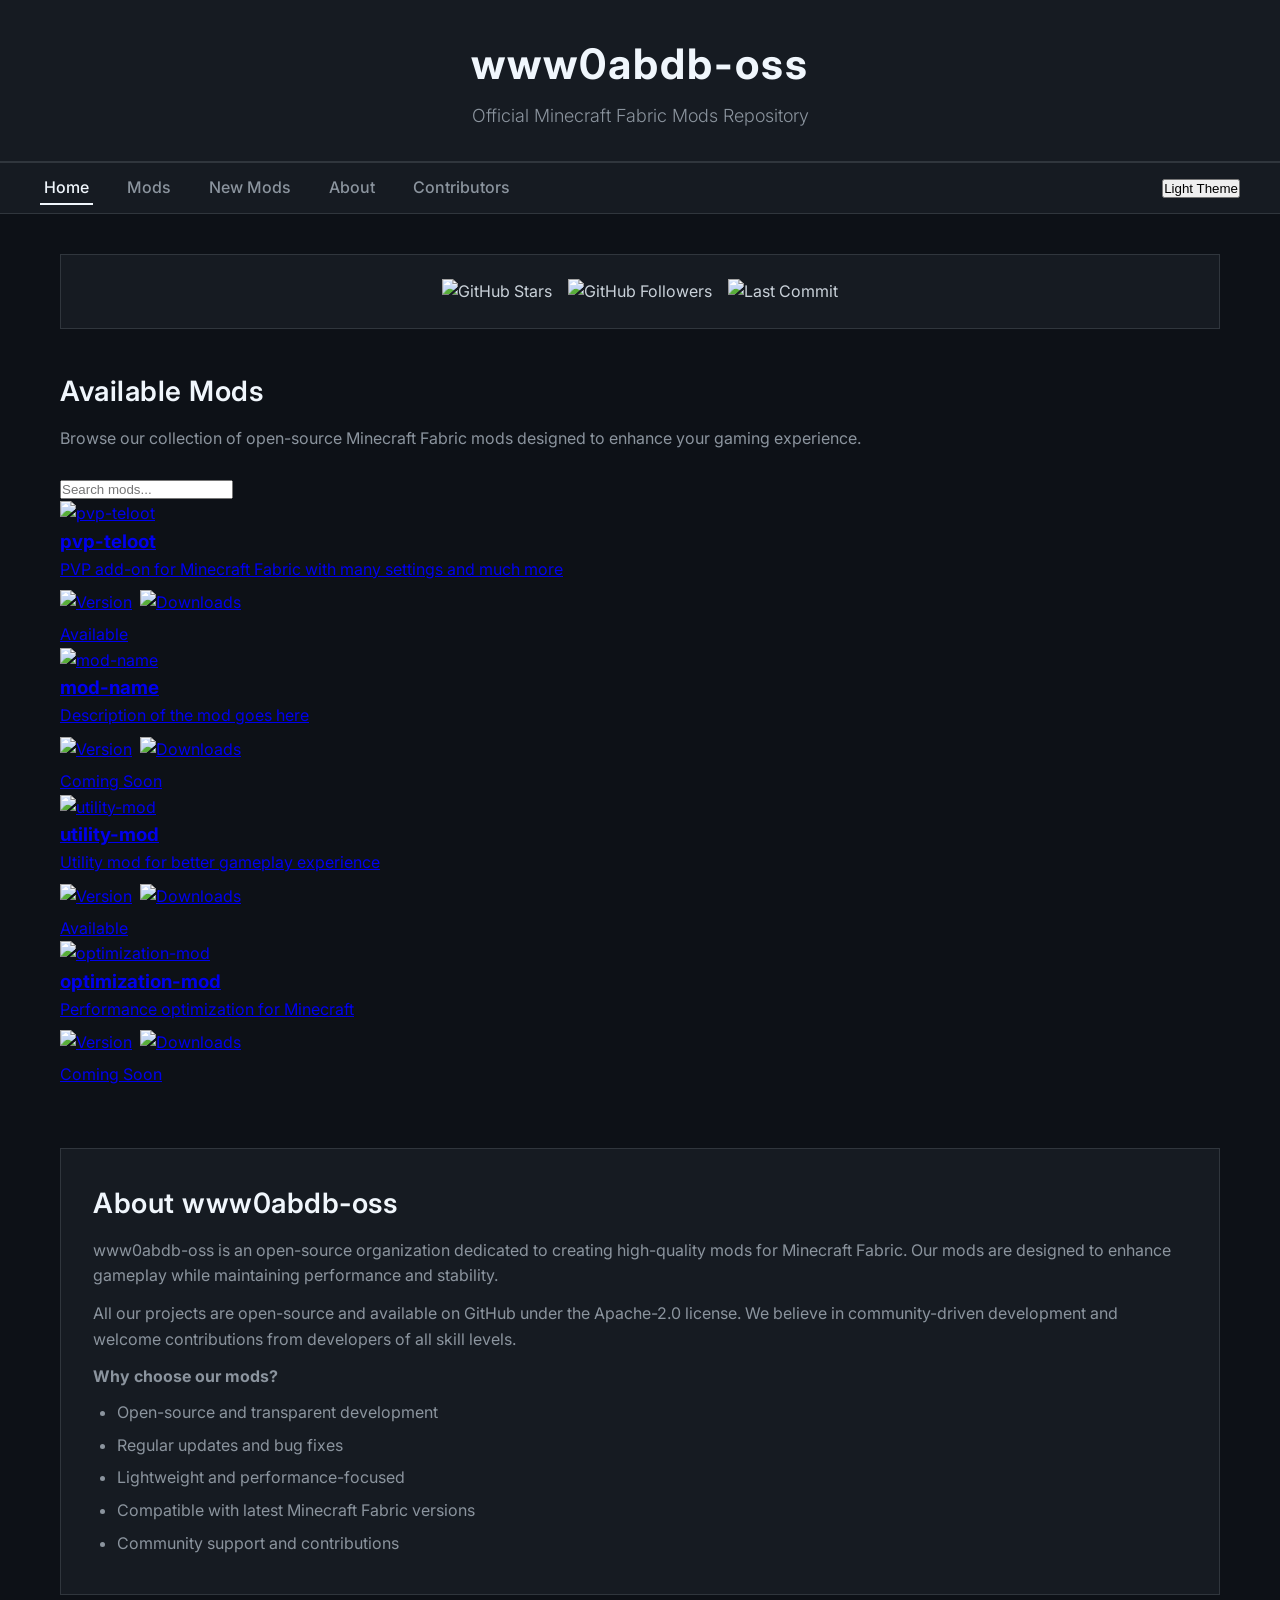
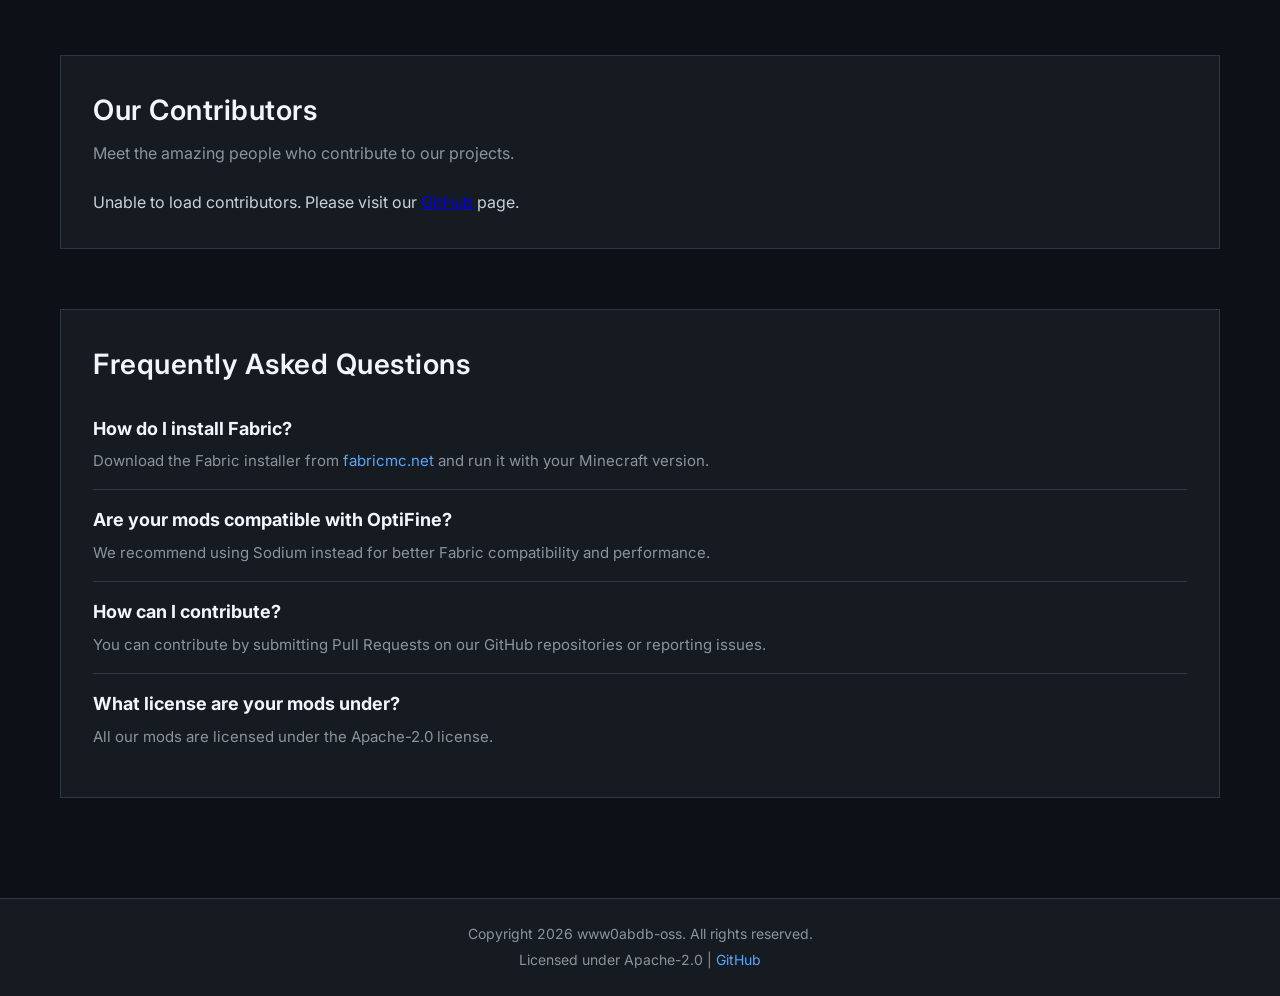
==== commit d9eb4f92: "Enhance SEO, update logo, and improve UI features Added additional meta tags for SEO and social medi" ====
--- a/index.html
+++ b/index.html
@@ -3,48 +3,107 @@
 <head>
     <meta charset="UTF-8">
     <meta name="viewport" content="width=device-width, initial-scale=1.0">
-    
+
     <!-- Primary Meta Tags -->
     <title>www0abdb-oss - Official Minecraft Mods Repository</title>
     <meta name="title" content="www0abdb-oss - Official Minecraft Mods Repository">
     <meta name="description" content="www0abdb-oss is an open-source organization providing high-quality Minecraft Fabric mods including pvp-teloot, performance optimizations, and gameplay enhancements. Download the latest mods for Minecraft.">
     <meta name="keywords" content="minecraft mods, fabric mods, pvp mods, minecraft pvp, pvp-teloot, minecraft fabric, open source mods, www0abdb-oss, minecraft optimization">
     <meta name="robots" content="index, follow">
+    <meta name="googlebot" content="index, follow">
+    <meta name="revisit-after" content="7 days">
+    <meta name="distribution" content="global">
+    <meta name="rating" content="general">
     <meta name="language" content="English">
     <meta name="author" content="www0abdb-oss">
     <meta name="copyright" content="www0abdb-oss">
     <link rel="canonical" href="https://www0abdb-oss.github.io/">
+    <link rel="sitemap" type="application/xml" title="Sitemap" href="sitemap.xml">
+
+    <!-- ============================================ -->
+    <!-- Favicons and Icons -->
+    <!-- ============================================ -->
+
+    <!-- Standard Favicon -->
     <link rel="icon" href="favicon.ico" type="image/x-icon">
-
-    <!-- Google Fonts -->
-    <link href="https://fonts.googleapis.com/css2?family=Inter:wght@300;400;600;700&display=swap" rel="stylesheet">
-
+    <link rel="shortcut icon" href="favicon.ico" type="image/x-icon">
+
+    <!-- PNG Favicons for modern browsers -->
+    <link rel="icon" type="image/png" sizes="16x16" href="favicon-16x16.png">
+    <link rel="icon" type="image/png" sizes="32x32" href="favicon-32x32.png">
+
+    <!-- Apple Touch Icon (iOS, iPadOS) -->
+    <link rel="apple-touch-icon" sizes="180x180" href="apple-touch-icon.png">
+
+    <!-- Android Chrome Icons -->
+    <link rel="icon" type="image/png" sizes="192x192" href="android-chrome-192x192.png">
+    <link rel="icon" type="image/png" sizes="512x512" href="android-chrome-512x512.png">
+
+    <!-- Web Icon (general use) -->
+    <link rel="icon" type="image/png" sizes="64x64" href="icon-web.png">
+
+    <!-- Web App Manifest -->
+    <link rel="manifest" href="site.webmanifest">
+
+    <!-- ============================================ -->
     <!-- Open Graph / Facebook -->
+    <!-- ============================================ -->
+
     <meta property="og:type" content="website">
     <meta property="og:url" content="https://www0abdb-oss.github.io/">
     <meta property="og:title" content="www0abdb-oss - Official Minecraft Mods Repository">
     <meta property="og:description" content="High-quality Minecraft Fabric mods including pvp-teloot, performance optimizations, and gameplay enhancements. Open-source and free to use.">
     <meta property="og:image" content="https://www0abdb-oss.github.io/og-image.png">
-
+    <meta property="og:image:width" content="1200">
+    <meta property="og:image:height" content="630">
+    <meta property="og:image:type" content="image/png">
+    <meta property="og:site_name" content="www0abdb-oss">
+    <meta property="og:locale" content="en_US">
+
+    <!-- ============================================ -->
     <!-- Twitter -->
+    <!-- ============================================ -->
+
     <meta name="twitter:card" content="summary_large_image">
     <meta name="twitter:url" content="https://www0abdb-oss.github.io/">
     <meta name="twitter:title" content="www0abdb-oss - Official Minecraft Mods Repository">
     <meta name="twitter:description" content="High-quality Minecraft Fabric mods including pvp-teloot, performance optimizations, and gameplay enhancements.">
     <meta name="twitter:image" content="https://www0abdb-oss.github.io/og-image.png">
-
+    <meta name="twitter:site" content="@www0abdb">
+    <meta name="twitter:creator" content="@www0abdb">
+
+    <!-- Google Fonts -->
+    <link href="https://fonts.googleapis.com/css2?family=Inter:wght@300;400;600;700&display=swap" rel="stylesheet">
+
+    <!-- ============================================ -->
     <!-- Structured Data JSON-LD -->
+    <!-- ============================================ -->
+
     <script type="application/ld+json">
     {
         "@context": "https://schema.org",
         "@type": "Organization",
         "name": "www0abdb-oss",
         "url": "https://www0abdb-oss.github.io/",
-        "logo": "https://www0abdb-oss.github.io/logo.png",
+        "logo": "https://www0abdb-oss.github.io/icon-web.png",
         "description": "Open-source organization providing high-quality Minecraft Fabric mods",
         "sameAs": [
             "https://github.com/www0abdb-oss"
         ]
+    }
+    </script>
+
+    <script type="application/ld+json">
+    {
+        "@context": "https://schema.org",
+        "@type": "WebSite",
+        "name": "www0abdb-oss",
+        "url": "https://www0abdb-oss.github.io/",
+        "potentialAction": {
+            "@type": "SearchAction",
+            "target": "https://www0abdb-oss.github.io/?search={search_term_string}",
+            "query-input": "required name=search_term_string"
+        }
     }
     </script>
 
@@ -83,8 +142,12 @@
         <ul>
             <li><a href="index.html" class="active">Home</a></li>
             <li><a href="#mods">Mods</a></li>
+            <li><a href="new.html">New Mods</a></li>
             <li><a href="#about">About</a></li>
             <li><a href="#contributors">Contributors</a></li>
+            <li style="margin-left: auto;">
+                <button id="theme-toggle" class="theme-toggle-btn">Toggle Theme</button>
+            </li>
         </ul>
     </nav>
 
@@ -107,61 +170,88 @@
         <section id="mods">
             <h2>Available Mods</h2>
             <p class="section-description">Browse our collection of open-source Minecraft Fabric mods designed to enhance your gaming experience.</p>
-            
+
             <!-- Search Bar -->
-            <input type="text" id="mod-search" placeholder="Search mods..." style="width: 100%; max-width: 400px; padding: 10px 16px; background-color: #161b22; border: 1px solid #30363d; color: #c9d1d9; font-size: 16px; margin-bottom: 20px;">
-
-            <div class="mods-grid">
-                <div class="mod-card">
+            <input type="text" id="mod-search" placeholder="Search mods...">
+
+            <div class="mods-list">
+                <!-- Mod 1: pvp-teloot -->
+                <div class="mod-list-item">
                     <a href="pvp-teloot.html">
-                        <div class="mod-icon">P</div>
-                        <h3>pvp-teloot</h3>
-                        <p>PVP add-on for Minecraft Fabric with many settings and much more</p>
-                        <div class="badges">
-                            <img src="https://img.shields.io/github/v/release/www0abdb-oss/pvp-teloot?label=version&style=flat-square" alt="Version">
-                            <img src="https://img.shields.io/github/downloads/www0abdb-oss/pvp-teloot/total?style=flat-square" alt="Downloads">
-                        </div>
-                        <span class="mod-version">v1.0.0</span>
-                        <span class="mod-status available">Available</span>
+                        <div class="mod-list-icon">
+                            <img src="https://placehold.co/128x128/2d333b/ffffff?text=PVP" alt="pvp-teloot" width="48" height="48">
+                        </div>
+                        <div class="mod-list-info">
+                            <h3>pvp-teloot</h3>
+                            <p>PVP add-on for Minecraft Fabric with many settings and much more</p>
+                            <div class="badges">
+                                <img src="https://img.shields.io/github/v/release/www0abdb-oss/pvp-teloot?label=version&style=flat-square" alt="Version">
+                                <img src="https://img.shields.io/github/downloads/www0abdb-oss/pvp-teloot/total?style=flat-square" alt="Downloads">
+                            </div>
+                        </div>
+                        <div class="mod-list-status">
+                            <span class="mod-status available">Available</span>
+                        </div>
                     </a>
                 </div>
-                <div class="mod-card">
+
+                <!-- Mod 2: Coming Soon -->
+                <div class="mod-list-item">
                     <a href="#">
-                        <div class="mod-icon">M</div>
-                        <h3>mod-name</h3>
-                        <p>Description of the mod goes here</p>
-                        <div class="badges">
-                            <img src="https://img.shields.io/badge/version-1.0.0-blue?style=flat-square" alt="Version">
-                            <img src="https://img.shields.io/badge/downloads-0-red?style=flat-square" alt="Downloads">
-                        </div>
-                        <span class="mod-version">v1.0.0</span>
-                        <span class="mod-status coming">Coming Soon</span>
+                        <div class="mod-list-icon">
+                            <img src="https://placehold.co/128x128/2d333b/ffffff?text=NEW" alt="mod-name" width="48" height="48">
+                        </div>
+                        <div class="mod-list-info">
+                            <h3>mod-name</h3>
+                            <p>Description of the mod goes here</p>
+                            <div class="badges">
+                                <img src="https://img.shields.io/badge/version-1.0.0-blue?style=flat-square" alt="Version">
+                                <img src="https://img.shields.io/badge/downloads-0-red?style=flat-square" alt="Downloads">
+                            </div>
+                        </div>
+                        <div class="mod-list-status">
+                            <span class="mod-status coming">Coming Soon</span>
+                        </div>
                     </a>
                 </div>
-                <div class="mod-card">
+
+                <!-- Mod 3: Utility Mod -->
+                <div class="mod-list-item">
                     <a href="#">
-                        <div class="mod-icon">U</div>
-                        <h3>utility-mod</h3>
-                        <p>Utility mod for better gameplay experience</p>
-                        <div class="badges">
-                            <img src="https://img.shields.io/badge/version-1.0.0-blue?style=flat-square" alt="Version">
-                            <img src="https://img.shields.io/badge/downloads-0-red?style=flat-square" alt="Downloads">
-                        </div>
-                        <span class="mod-version">v1.0.0</span>
-                        <span class="mod-status available">Available</span>
+                        <div class="mod-list-icon">
+                            <img src="https://placehold.co/128x128/2d333b/ffffff?text=UTIL" alt="utility-mod" width="48" height="48">
+                        </div>
+                        <div class="mod-list-info">
+                            <h3>utility-mod</h3>
+                            <p>Utility mod for better gameplay experience</p>
+                            <div class="badges">
+                                <img src="https://img.shields.io/badge/version-1.0.0-blue?style=flat-square" alt="Version">
+                                <img src="https://img.shields.io/badge/downloads-0-red?style=flat-square" alt="Downloads">
+                            </div>
+                        </div>
+                        <div class="mod-list-status">
+                            <span class="mod-status available">Available</span>
+                        </div>
                     </a>
                 </div>
-                <div class="mod-card">
+
+                <!-- Mod 4: Optimization Mod -->
+                <div class="mod-list-item">
                     <a href="#">
-                        <div class="mod-icon">O</div>
-                        <h3>optimization-mod</h3>
-                        <p>Performance optimization for Minecraft</p>
-                        <div class="badges">
-                            <img src="https://img.shields.io/badge/version-1.0.0-blue?style=flat-square" alt="Version">
-                            <img src="https://img.shields.io/badge/downloads-0-red?style=flat-square" alt="Downloads">
-                        </div>
-                        <span class="mod-version">v1.0.0</span>
-                        <span class="mod-status coming">Coming Soon</span>
+                        <div class="mod-list-icon">
+                            <img src="https://placehold.co/128x128/2d333b/ffffff?text=OPT" alt="optimization-mod" width="48" height="48">
+                        </div>
+                        <div class="mod-list-info">
+                            <h3>optimization-mod</h3>
+                            <p>Performance optimization for Minecraft</p>
+                            <div class="badges">
+                                <img src="https://img.shields.io/badge/version-1.0.0-blue?style=flat-square" alt="Version">
+                                <img src="https://img.shields.io/badge/downloads-0-red?style=flat-square" alt="Downloads">
+                            </div>
+                        </div>
+                        <div class="mod-list-status">
+                            <span class="mod-status coming">Coming Soon</span>
+                        </div>
                     </a>
                 </div>
             </div>
@@ -214,45 +304,41 @@
 
     <footer>
         <div class="footer-content">
-            <p>&copy; 2026 www0abdb-oss. All rights reserved.</p>
+            <p>Copyright 2026 www0abdb-oss. All rights reserved.</p>
             <p>Licensed under Apache-2.0 | <a href="https://github.com/www0abdb-oss">GitHub</a></p>
         </div>
     </footer>
 
     <!-- Back to Top Button -->
-    <button id="back-to-top" style="display: none; position: fixed; bottom: 30px; right: 30px; background-color: #238636; color: white; border: none; padding: 12px 16px; cursor: pointer; font-size: 18px;">↑ Top</button>
+    <button id="back-to-top">Top</button>
 
     <script>
-        // Search functionality
+        // ===== Search Functionality =====
         document.getElementById('mod-search').addEventListener('keyup', function() {
             const query = this.value.toLowerCase();
-            const cards = document.querySelectorAll('.mod-card');
-            cards.forEach(card => {
-                const title = card.querySelector('h3').textContent.toLowerCase();
-                const desc = card.querySelector('p').textContent.toLowerCase();
-                if (title.includes(query) || desc.includes(query)) {
-                    card.style.display = 'block';
-                } else {
-                    card.style.display = 'none';
-                }
+            const items = document.querySelectorAll('.mod-list-item');
+            items.forEach(item => {
+                const title = item.querySelector('h3').textContent.toLowerCase();
+                const desc = item.querySelector('p').textContent.toLowerCase();
+                item.style.display = (title.includes(query) || desc.includes(query)) ? '' : 'none';
             });
         });
 
-        // Load Contributors from GitHub API
+        // ===== Load Contributors from GitHub API =====
         async function loadContributors() {
             try {
                 const response = await fetch('https://api.github.com/repos/www0abdb-oss/pvp-teloot/contributors');
                 if (!response.ok) throw new Error('Failed to fetch');
                 const contributors = await response.json();
-                
+
                 const container = document.getElementById('contributors-list');
                 container.innerHTML = '';
-                
+
                 if (contributors.length === 0) {
                     container.innerHTML = '<p>No contributors yet. Be the first!</p>';
                     return;
                 }
-                
+
                 contributors.forEach(contributor => {
                     const card = document.createElement('div');
                     card.className = 'contributor-card';
@@ -269,21 +355,34 @@
                 document.getElementById('contributors-list').innerHTML = '<p>Unable to load contributors. Please visit our <a href="https://github.com/www0abdb-oss" target="_blank">GitHub</a> page.</p>';
             }
         }
-        
         loadContributors();
 
-        // Back to Top Button
+        // ===== Back to Top Button =====
         const backToTop = document.getElementById('back-to-top');
         window.addEventListener('scroll', () => {
-            if (window.scrollY > 300) {
-                backToTop.style.display = 'block';
-            } else {
-                backToTop.style.display = 'none';
-            }
+            backToTop.style.display = window.scrollY > 300 ? 'block' : 'none';
         });
         backToTop.addEventListener('click', () => {
             window.scrollTo({ top: 0, behavior: 'smooth' });
         });
+
+        // ===== Theme Toggle (Dark/Light) =====
+        const themeToggle = document.getElementById('theme-toggle');
+        const currentTheme = localStorage.getItem('theme') || 'dark';
+
+        if (currentTheme === 'light') {
+            document.body.classList.add('light-theme');
+            themeToggle.textContent = 'Dark Theme';
+        } else {
+            themeToggle.textContent = 'Light Theme';
+        }
+
+        themeToggle.addEventListener('click', () => {
+            document.body.classList.toggle('light-theme');
+            const theme = document.body.classList.contains('light-theme') ? 'light' : 'dark';
+            localStorage.setItem('theme', theme);
+            themeToggle.textContent = theme === 'light' ? 'Dark Theme' : 'Light Theme';
+        });
     </script>
 </body>
 </html>
--- a/style.css
+++ b/style.css
@@ -13,24 +13,6 @@
     min-height: 100vh;
     display: flex;
     flex-direction: column;
-}
-
-/* Light Theme Variables */
-body.light-theme {
-    --bg-primary: #ffffff;
-    --bg-secondary: #f6f8fa;
-    --bg-card: #ffffff;
-    --text-primary: #24292f;
-    --text-secondary: #57606a;
-    --border-color: #d0d7de;
-    --bg-nav: #f6f8fa;
-    --bg-footer: #f6f8fa;
-}
-
-body {
-    background-color: var(--bg-primary, #0d1117);
-    color: var(--text-primary, #c9d1d9);
-    transition: background-color 0.3s, color 0.3s;
 }
 
 /* Header */
@@ -136,23 +118,17 @@
     height: 28px;
 }
 
-/* ============================================ */
-/* MODS LIST - FIXED VERSION */
-/* ============================================ */
-
+/* Mods Grid */
 .mods-grid {
-    display: flex;
-    flex-direction: column;
-    gap: 10px;
-    margin-top: 16px;
+    display: grid;
+    grid-template-columns: repeat(auto-fill, minmax(280px, 1fr));
+    gap: 24px;
 }
 
 .mod-card {
     background-color: #161b22;
     border: 1px solid #30363d;
-    border-radius: 8px;
     transition: background-color 0.2s;
-    overflow: hidden;
 }
 
 .mod-card:hover {
@@ -160,87 +136,55 @@
 }
 
 .mod-card a {
-    display: flex;
-    align-items: center;
-    gap: 14px;
-    padding: 12px 16px;
+    display: block;
+    padding: 24px;
     text-decoration: none;
     color: #c9d1d9;
-    min-height: 56px;
 }
 
 .mod-card .mod-icon {
-    width: 44px;
-    height: 44px;
-    flex-shrink: 0;
-    border-radius: 8px;
-    overflow: hidden;
+    width: 50px;
+    height: 50px;
     background-color: #21262d;
     border: 1px solid #30363d;
     display: flex;
     align-items: center;
     justify-content: center;
-}
-
-.mod-card .mod-icon img {
-    width: 100%;
-    height: 100%;
-    object-fit: cover;
-}
-
-.mod-card .mod-info {
-    flex: 1;
-    min-width: 0;
-    display: flex;
-    flex-direction: column;
-    gap: 2px;
-}
-
-.mod-card .mod-info h3 {
-    font-size: 16px;
+    font-size: 24px;
+    font-weight: 700;
+    color: #f0f6fc;
+    margin-bottom: 16px;
+}
+
+.mod-card h3 {
+    color: #f0f6fc;
+    font-size: 20px;
+    margin-bottom: 8px;
     font-weight: 600;
-    color: #f0f6fc;
-    margin: 0;
-    padding: 0;
-    white-space: nowrap;
-    overflow: hidden;
-    text-overflow: ellipsis;
-}
-
-.mod-card .mod-info p {
-    font-size: 13px;
-    color: #8b949e;
-    margin: 0;
-    padding: 0;
-    white-space: nowrap;
-    overflow: hidden;
-    text-overflow: ellipsis;
-}
-
-.mod-card .mod-meta {
-    display: flex;
-    align-items: center;
-    gap: 8px;
-    flex-shrink: 0;
-    margin-left: 8px;
+}
+
+.mod-card p {
+    color: #8b949e;
+    font-size: 14px;
+    margin-bottom: 12px;
+    line-height: 1.5;
 }
 
 .mod-card .mod-version {
+    display: inline-block;
     background-color: #21262d;
     color: #8b949e;
-    padding: 2px 10px;
+    padding: 2px 12px;
     font-size: 12px;
     font-weight: 500;
-    border-radius: 4px;
-    white-space: nowrap;
+    margin-right: 8px;
 }
 
 .mod-card .mod-status {
-    padding: 2px 10px;
+    display: inline-block;
+    padding: 2px 12px;
     font-size: 12px;
     font-weight: 500;
-    border-radius: 4px;
-    white-space: nowrap;
 }
 
 .mod-card .mod-status.available {
@@ -253,15 +197,16 @@
     color: #ffffff;
 }
 
-.mod-card .badges {
-    display: flex;
-    gap: 6px;
-    flex-shrink: 0;
-}
-
-.mod-card .badges img {
-    height: 18px;
-    display: block;
+/* Badges */
+.badges {
+    display: flex;
+    flex-wrap: wrap;
+    gap: 8px;
+    margin: 8px 0 12px 0;
+}
+
+.badges img {
+    height: 20px;
 }
 
 /* About Section */
@@ -409,7 +354,10 @@
     text-decoration: underline;
 }
 
+/* ============================================ */
 /* Mod Detail Page Styles */
+/* ============================================ */
+
 .back-link {
     margin-bottom: 24px;
 }
@@ -435,11 +383,9 @@
 
 .mod-icon-large {
     width: 80px;
-    border-radius: 13px;
     height: 80px;
     background-color: #21262d;
     border: 1px solid #30363d;
-    overflow: hidden;
     display: flex;
     align-items: center;
     justify-content: center;
@@ -562,6 +508,10 @@
         justify-content: center;
     }
 
+    .mods-grid {
+        grid-template-columns: 1fr;
+    }
+
     nav ul {
         justify-content: center;
         gap: 16px;
@@ -590,33 +540,7 @@
     }
 
     .mod-card a {
-        padding: 10px 12px;
-        flex-wrap: wrap;
-        gap: 8px;
-    }
-
-    .mod-card .mod-info h3 {
-        font-size: 14px;
-    }
-
-    .mod-card .mod-info p {
-        font-size: 12px;
-    }
-
-    .mod-card .mod-meta {
-        margin-left: 0;
-        flex-wrap: wrap;
-        gap: 4px;
-    }
-
-    .mod-card .mod-version,
-    .mod-card .mod-status {
-        font-size: 10px;
-        padding: 1px 6px;
-    }
-
-    .mod-card .badges img {
-        height: 14px;
+        padding: 16px;
     }
 
     .mod-info h1 {
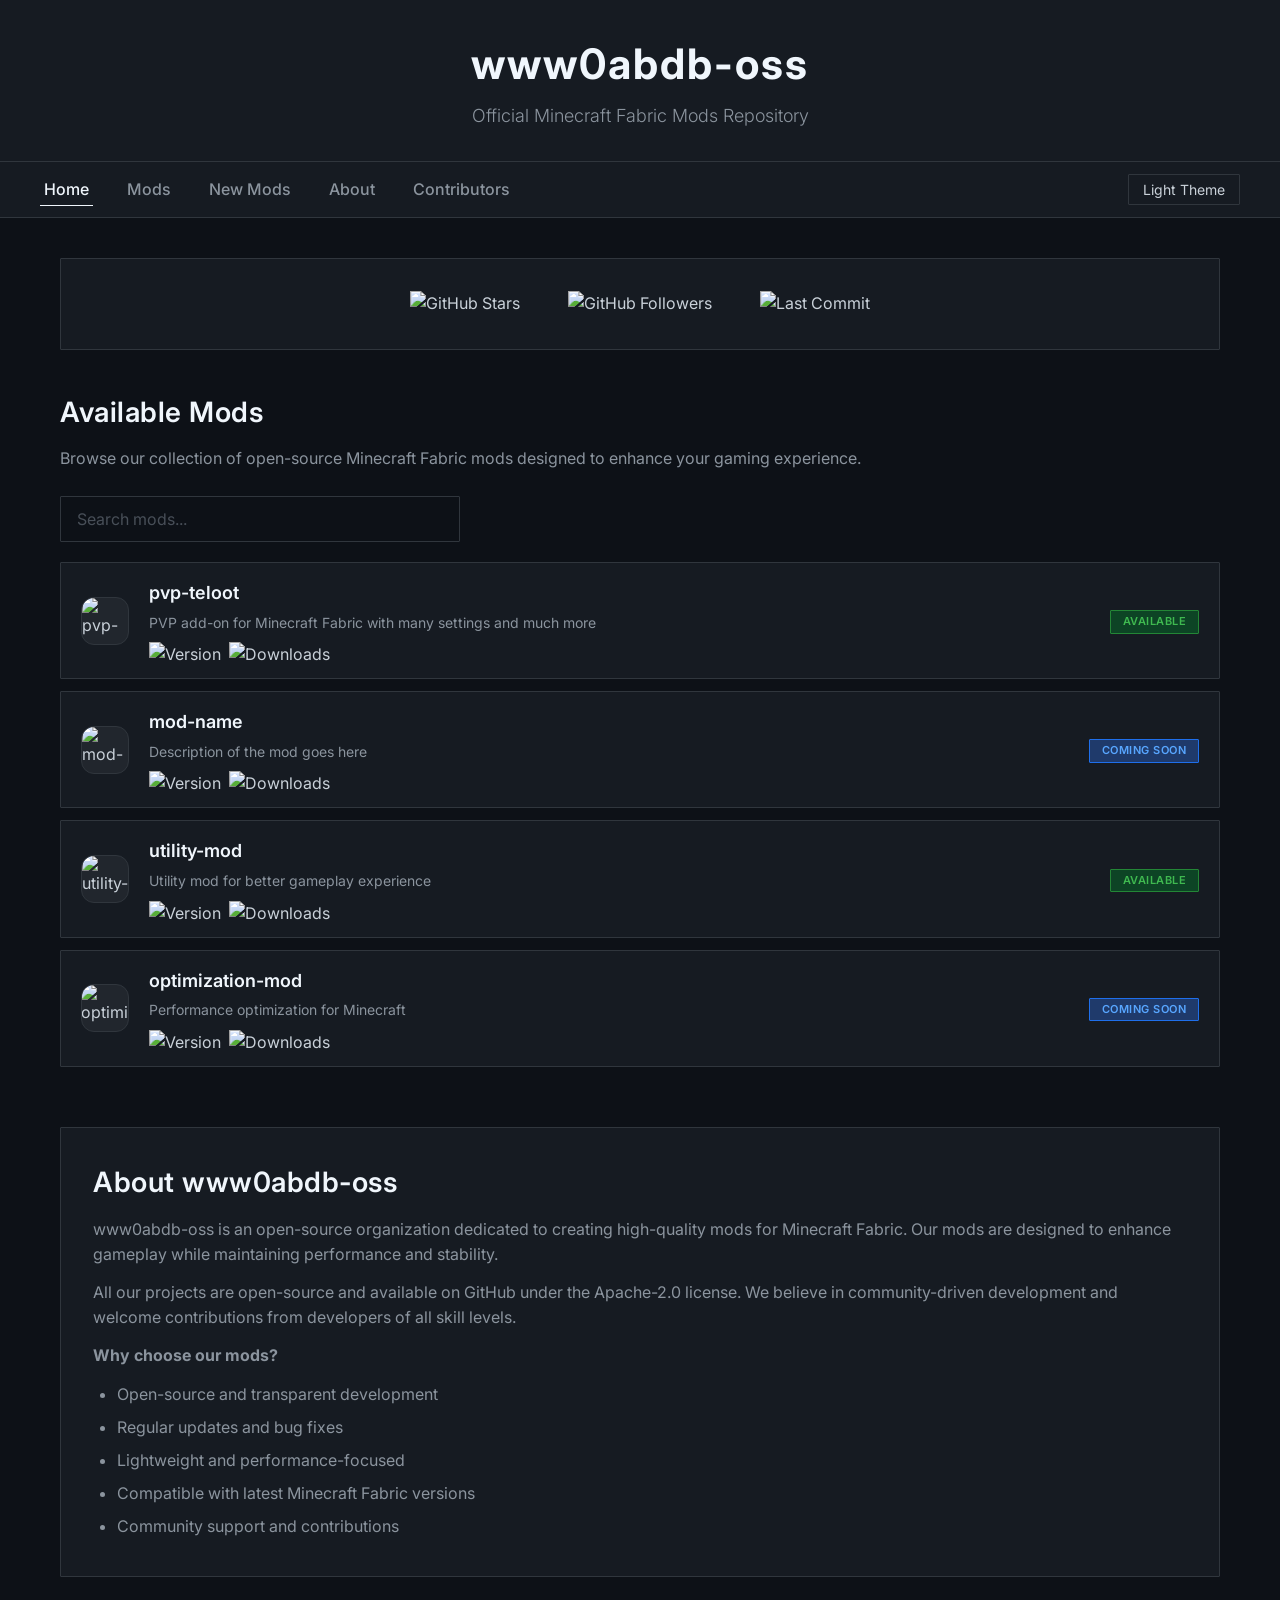
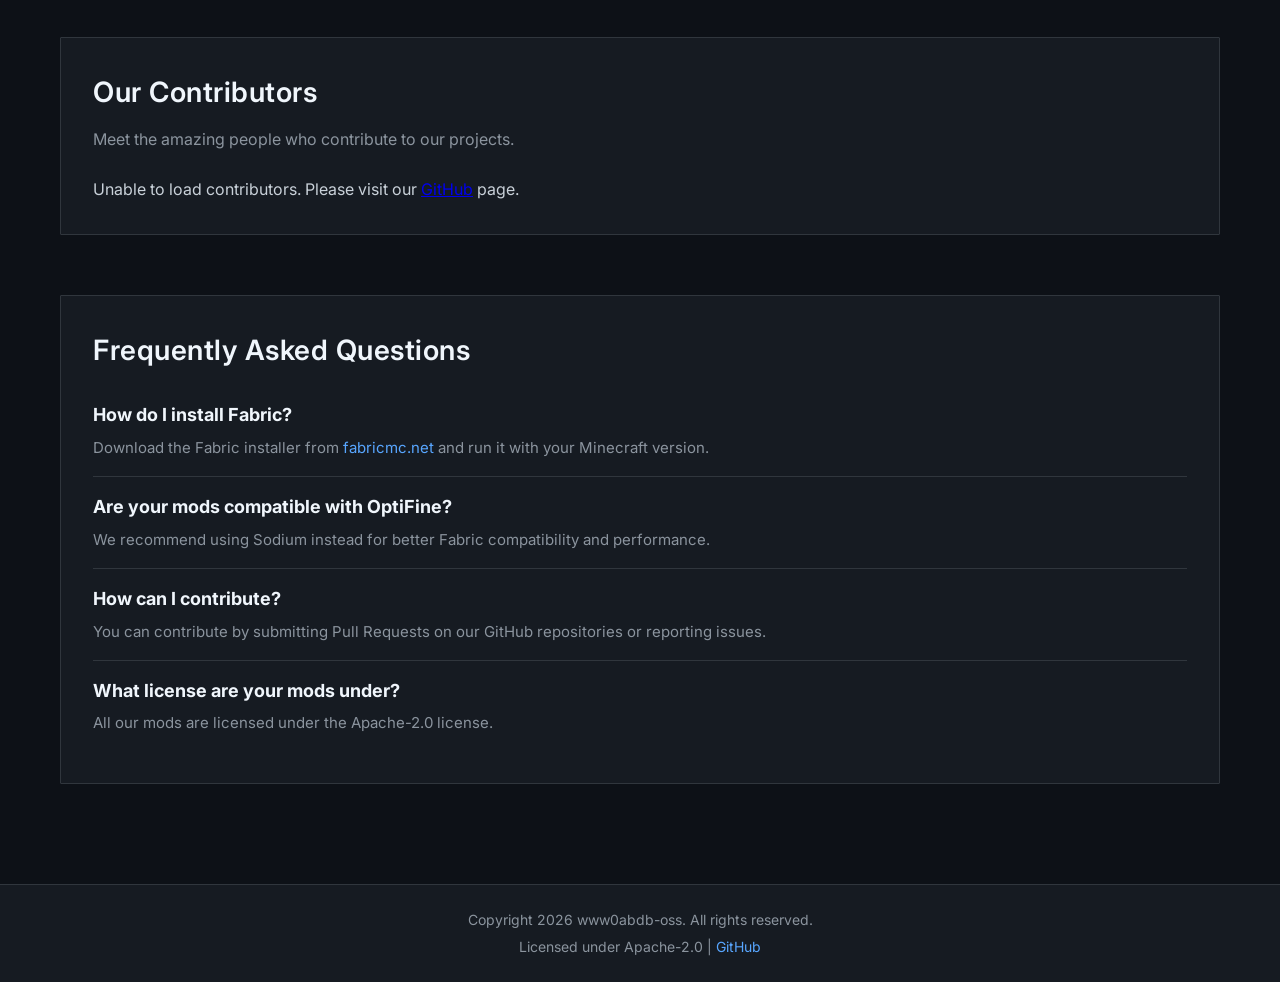
==== commit 8ad8dbda: "Update index.html" ====
--- a/index.html
+++ b/index.html
@@ -179,7 +179,7 @@
                 <div class="mod-list-item">
                     <a href="pvp-teloot.html">
                         <div class="mod-list-icon">
-                            <img src="https://placehold.co/128x128/2d333b/ffffff?text=PVP" alt="pvp-teloot" width="48" height="48">
+                            <img src="https://i.ibb.co/VppvDMgn/fe.png" alt="pvp-teloot" width="48" height="48">
                         </div>
                         <div class="mod-list-info">
                             <h3>pvp-teloot</h3>
--- a/style.css
+++ b/style.css
@@ -1,4 +1,7 @@
+/* ============================================ */
 /* Reset and Base */
+/* ============================================ */
+
 * {
     margin: 0;
     padding: 0;
@@ -13,14 +16,19 @@
     min-height: 100vh;
     display: flex;
     flex-direction: column;
-}
-
+    transition: background-color 0.3s ease, color 0.3s ease;
+}
+
+/* ============================================ */
 /* Header */
+/* ============================================ */
+
 header {
     background-color: #161b22;
-    border-bottom: 2px solid #30363d;
+    border-bottom: 1px solid #30363d;
     padding: 30px 20px;
     text-align: center;
+    transition: background-color 0.3s ease, border-color 0.3s ease;
 }
 
 .header-content h1 {
@@ -28,6 +36,7 @@
     font-weight: 700;
     color: #f0f6fc;
     letter-spacing: 2px;
+    transition: color 0.3s ease;
 }
 
 .header-content .subtitle {
@@ -35,13 +44,18 @@
     font-size: 18px;
     margin-top: 5px;
     font-weight: 300;
-}
-
+    transition: color 0.3s ease;
+}
+
+/* ============================================ */
 /* Navigation */
+/* ============================================ */
+
 nav {
     background-color: #161b22;
     border-bottom: 1px solid #30363d;
     padding: 0 20px;
+    transition: background-color 0.3s ease, border-color 0.3s ease;
 }
 
 nav ul {
@@ -51,6 +65,8 @@
     max-width: 1200px;
     margin: 0 auto;
     padding: 12px 0;
+    align-items: center;
+    flex-wrap: wrap;
 }
 
 nav ul li a {
@@ -68,11 +84,35 @@
 
 nav ul li a.active {
     color: #f0f6fc;
-    border-bottom: 2px solid #f0f6fc;
+    border-bottom: 1px solid #f0f6fc;
     padding-bottom: 6px;
 }
 
+/* ============================================ */
+/* Theme Toggle Button */
+/* ============================================ */
+
+.theme-toggle-btn {
+    background: none;
+    border: 1px solid #30363d;
+    color: #c9d1d9;
+    padding: 6px 14px;
+    border-radius: 1px;
+    cursor: pointer;
+    font-size: 14px;
+    font-family: 'Inter', sans-serif;
+    transition: background-color 0.2s, border-color 0.2s, color 0.2s;
+}
+
+.theme-toggle-btn:hover {
+    background-color: #21262d;
+    border-color: #58a6ff;
+}
+
+/* ============================================ */
 /* Main Content */
+/* ============================================ */
+
 main {
     flex: 1;
     max-width: 1200px;
@@ -91,20 +131,27 @@
     margin-bottom: 12px;
     font-weight: 600;
     letter-spacing: 0.5px;
+    transition: color 0.3s ease;
 }
 
 .section-description {
     color: #8b949e;
     font-size: 16px;
     margin-bottom: 24px;
-}
-
+    transition: color 0.3s ease;
+}
+
+/* ============================================ */
 /* Stats Section */
+/* ============================================ */
+
 #stats {
     background-color: #161b22;
     border: 1px solid #30363d;
+    border-radius: 1px;
     padding: 24px;
     margin-bottom: 40px;
+    transition: background-color 0.3s ease, border-color 0.3s ease;
 }
 
 .stats-grid {
@@ -114,90 +161,127 @@
     gap: 16px;
 }
 
+.stat-item {
+    text-align: center;
+    padding: 8px 16px;
+}
+
 .stat-item img {
     height: 28px;
 }
 
-/* Mods Grid */
-.mods-grid {
-    display: grid;
-    grid-template-columns: repeat(auto-fill, minmax(280px, 1fr));
-    gap: 24px;
-}
-
-.mod-card {
+/* ============================================ */
+/* Search Bar */
+/* ============================================ */
+
+#mod-search {
+    width: 100%;
+    max-width: 400px;
+    padding: 12px 16px;
+    background-color: #0d1117;
+    border: 1px solid #30363d;
+    border-radius: 1px;
+    color: #c9d1d9;
+    font-size: 16px;
+    font-family: 'Inter', sans-serif;
+    transition: border-color 0.25s ease, box-shadow 0.25s ease, background-color 0.3s ease, color 0.3s ease;
+    margin-bottom: 20px;
+}
+
+#mod-search:focus {
+    outline: none;
+    border-color: #58a6ff;
+    box-shadow: 0 0 0 3px rgba(88, 166, 255, 0.15);
+}
+
+#mod-search::placeholder {
+    color: #484f58;
+}
+
+/* ============================================ */
+/* Mods List View */
+/* ============================================ */
+
+.mods-list {
+    display: flex;
+    flex-direction: column;
+    gap: 12px;
+}
+
+.mod-list-item {
     background-color: #161b22;
     border: 1px solid #30363d;
-    transition: background-color 0.2s;
-}
-
-.mod-card:hover {
+    border-radius: 1px;
+    transition: background-color 0.2s, border-color 0.2s;
+}
+
+.mod-list-item:hover {
     background-color: #1c2128;
-}
-
-.mod-card a {
-    display: block;
-    padding: 24px;
+    border-color: #58a6ff;
+}
+
+.mod-list-item a {
+    display: flex;
+    align-items: center;
+    gap: 20px;
+    padding: 16px 20px;
     text-decoration: none;
     color: #c9d1d9;
 }
 
-.mod-card .mod-icon {
-    width: 50px;
-    height: 50px;
+.mod-list-icon {
+    flex-shrink: 0;
+    width: 48px;
+    height: 48px;
     background-color: #21262d;
     border: 1px solid #30363d;
+    border-radius: 13px;
     display: flex;
     align-items: center;
     justify-content: center;
-    font-size: 24px;
-    font-weight: 700;
+    overflow: hidden;
+    transition: background-color 0.3s ease, border-color 0.3s ease;
+}
+
+.mod-list-icon img {
+    width: 48px;
+    height: 48px;
+    object-fit: cover;
+    border-radius: 13px;
+}
+
+.mod-list-info {
+    flex: 1;
+}
+
+.mod-list-info h3 {
     color: #f0f6fc;
-    margin-bottom: 16px;
-}
-
-.mod-card h3 {
-    color: #f0f6fc;
-    font-size: 20px;
-    margin-bottom: 8px;
+    font-size: 18px;
     font-weight: 600;
-}
-
-.mod-card p {
+    margin-bottom: 4px;
+    transition: color 0.3s ease;
+}
+
+.mod-list-info p {
     color: #8b949e;
     font-size: 14px;
-    margin-bottom: 12px;
-    line-height: 1.5;
-}
-
-.mod-card .mod-version {
-    display: inline-block;
-    background-color: #21262d;
-    color: #8b949e;
-    padding: 2px 12px;
-    font-size: 12px;
-    font-weight: 500;
-    margin-right: 8px;
-}
-
-.mod-card .mod-status {
-    display: inline-block;
-    padding: 2px 12px;
-    font-size: 12px;
-    font-weight: 500;
-}
-
-.mod-card .mod-status.available {
-    background-color: #238636;
-    color: #ffffff;
-}
-
-.mod-card .mod-status.coming {
-    background-color: #1f6feb;
-    color: #ffffff;
-}
-
+    margin: 0 0 8px 0;
+    transition: color 0.3s ease;
+}
+
+.mod-list-info .badges {
+    margin: 0;
+}
+
+.mod-list-status {
+    flex-shrink: 0;
+    text-align: right;
+}
+
+/* ============================================ */
 /* Badges */
+/* ============================================ */
+
 .badges {
     display: flex;
     flex-wrap: wrap;
@@ -209,21 +293,49 @@
     height: 20px;
 }
 
+/* ============================================ */
+/* Mod Status */
+/* ============================================ */
+
+.mod-status {
+    display: inline-block;
+    padding: 2px 12px;
+    font-size: 11px;
+    font-weight: 600;
+    text-transform: uppercase;
+    letter-spacing: 0.5px;
+    border-radius: 1px;
+}
+
+.mod-status.available {
+    background-color: #0d4425;
+    color: #3fb950;
+    border: 1px solid #238636;
+}
+
+.mod-status.coming {
+    background-color: #1f3a6b;
+    color: #58a6ff;
+    border: 1px solid #1f6feb;
+}
+
+/* ============================================ */
 /* About Section */
+/* ============================================ */
+
 #about {
     background-color: #161b22;
     border: 1px solid #30363d;
+    border-radius: 1px;
     padding: 32px;
+    transition: background-color 0.3s ease, border-color 0.3s ease;
 }
 
 #about p {
     color: #8b949e;
     margin-bottom: 12px;
     font-size: 16px;
-}
-
-#about p:last-of-type {
-    margin-bottom: 0;
+    transition: color 0.3s ease;
 }
 
 .about-list {
@@ -232,21 +344,23 @@
     margin-top: 8px;
     font-size: 16px;
     line-height: 1.8;
+    transition: color 0.3s ease;
 }
 
 .about-list li {
     margin-bottom: 4px;
 }
 
+/* ============================================ */
 /* Contributors Section */
+/* ============================================ */
+
 #contributors {
     background-color: #161b22;
     border: 1px solid #30363d;
+    border-radius: 1px;
     padding: 32px;
-}
-
-#contributors h2 {
-    margin-bottom: 8px;
+    transition: background-color 0.3s ease, border-color 0.3s ease;
 }
 
 .contributors-grid {
@@ -260,6 +374,7 @@
     text-align: center;
     background-color: #21262d;
     border: 1px solid #30363d;
+    border-radius: 1px;
     padding: 12px;
     transition: background-color 0.2s;
 }
@@ -277,6 +392,7 @@
     display: block;
     margin: 0 auto 8px;
     border: 1px solid #30363d;
+    border-radius: 1px;
 }
 
 .contributor-card span {
@@ -291,16 +407,22 @@
     font-size: 12px;
 }
 
+/* ============================================ */
 /* FAQ Section */
+/* ============================================ */
+
 #faq {
     background-color: #161b22;
     border: 1px solid #30363d;
+    border-radius: 1px;
     padding: 32px;
+    transition: background-color 0.3s ease, border-color 0.3s ease;
 }
 
 .faq-item {
     padding: 16px 0;
     border-bottom: 1px solid #30363d;
+    transition: border-color 0.3s ease;
 }
 
 .faq-item:last-child {
@@ -311,11 +433,13 @@
     color: #f0f6fc;
     font-size: 18px;
     margin-bottom: 6px;
+    transition: color 0.3s ease;
 }
 
 .faq-item p {
     color: #8b949e;
     font-size: 15px;
+    transition: color 0.3s ease;
 }
 
 .faq-item a {
@@ -327,18 +451,23 @@
     text-decoration: underline;
 }
 
+/* ============================================ */
 /* Footer */
+/* ============================================ */
+
 footer {
     background-color: #161b22;
     border-top: 1px solid #30363d;
     padding: 24px 20px;
     text-align: center;
     margin-top: auto;
+    transition: background-color 0.3s ease, border-color 0.3s ease;
 }
 
 .footer-content p {
     color: #8b949e;
     font-size: 14px;
+    transition: color 0.3s ease;
 }
 
 .footer-content p:first-child {
@@ -355,8 +484,69 @@
 }
 
 /* ============================================ */
-/* Mod Detail Page Styles */
-/* ============================================ */
+/* Back to Top Button */
+/* ============================================ */
+
+#back-to-top {
+    display: none;
+    position: fixed;
+    bottom: 30px;
+    right: 30px;
+    background-color: #238636;
+    color: #ffffff;
+    border: none;
+    border-radius: 1px;
+    padding: 12px 18px;
+    font-size: 16px;
+    font-weight: 600;
+    font-family: 'Inter', sans-serif;
+    cursor: pointer;
+    transition: background-color 0.25s ease, transform 0.2s ease;
+    z-index: 1000;
+}
+
+#back-to-top:hover {
+    background-color: #2ea043;
+    transform: translateY(-2px);
+}
+
+#back-to-top:active {
+    transform: scale(0.95);
+}
+
+/* ============================================ */
+/* Scrollbar Styling */
+/* ============================================ */
+
+::-webkit-scrollbar {
+    width: 8px;
+    height: 8px;
+}
+
+::-webkit-scrollbar-track {
+    background-color: #0d1117;
+}
+
+::-webkit-scrollbar-thumb {
+    background-color: #30363d;
+    border-radius: 1px;
+}
+
+::-webkit-scrollbar-thumb:hover {
+    background-color: #484f58;
+}
+
+/* ============================================ */
+/* Mod Detail Page */
+/* ============================================ */
+
+.mod-detail {
+    background-color: #161b22;
+    border: 1px solid #30363d;
+    border-radius: 1px;
+    padding: 32px;
+    margin-bottom: 40px;
+}
 
 .back-link {
     margin-bottom: 24px;
@@ -366,7 +556,6 @@
     color: #8b949e;
     text-decoration: none;
     font-size: 14px;
-    transition: color 0.2s;
 }
 
 .back-link a:hover {
@@ -386,13 +575,19 @@
     height: 80px;
     background-color: #21262d;
     border: 1px solid #30363d;
+    border-radius: 13px;
     display: flex;
     align-items: center;
     justify-content: center;
-    font-size: 36px;
-    font-weight: 700;
-    color: #f0f6fc;
     flex-shrink: 0;
+    overflow: hidden;
+}
+
+.mod-icon-large img {
+    width: 100%;
+    height: 100%;
+    object-fit: cover;
+    border-radius: 13px;
 }
 
 .mod-info {
@@ -406,7 +601,7 @@
     font-weight: 700;
 }
 
-.mod-info .mod-tagline {
+.mod-tagline {
     font-size: 18px;
     color: #8b949e;
     margin-bottom: 12px;
@@ -419,16 +614,16 @@
     margin-top: 8px;
 }
 
-.mod-meta .meta-item {
+.meta-item {
     font-size: 14px;
     color: #8b949e;
 }
 
-.mod-meta .meta-item strong {
+.meta-item strong {
     color: #c9d1d9;
 }
 
-.mod-meta .meta-item .available {
+.meta-item .available {
     color: #3fb950;
 }
 
@@ -438,10 +633,6 @@
     margin-top: 30px;
     margin-bottom: 12px;
     font-weight: 600;
-}
-
-.mod-content h2:first-of-type {
-    margin-top: 0;
 }
 
 .mod-content p {
@@ -464,6 +655,19 @@
     margin-bottom: 4px;
 }
 
+.mod-content a {
+    color: #58a6ff;
+    text-decoration: none;
+}
+
+.mod-content a:hover {
+    text-decoration: underline;
+}
+
+/* ============================================ */
+/* Download Buttons - FIX */
+/* ============================================ */
+
 .download-links {
     display: flex;
     gap: 16px;
@@ -471,59 +675,261 @@
     margin-top: 8px;
 }
 
-.download-links a {
+.download-btn,
+.github-btn {
+    text-decoration: none !important;
+    border: none !important;
+    outline: none !important;
+}
+
+.download-btn:hover,
+.github-btn:hover {
+    text-decoration: none !important;
+    border: none !important;
+    outline: none !important;
+}
+
+.download-btn:focus,
+.github-btn:focus {
+    text-decoration: none !important;
+    border: none !important;
+    outline: none !important;
+    box-shadow: none !important;
+}
+
+.download-btn:active,
+.github-btn:active {
+    text-decoration: none !important;
+    border: none !important;
+    outline: none !important;
+}
+
+.download-btn {
     display: inline-block;
     padding: 12px 28px;
     font-size: 16px;
     font-weight: 600;
-    text-decoration: none;
-    transition: opacity 0.2s;
-}
-
-.download-links a:hover {
-    opacity: 0.85;
-}
-
-.download-btn {
     background-color: #238636;
-    color: #ffffff;
-    border: none;
+    color: #ffffff !important;
+    border: none !important;
+    border-radius: 1px;
+    cursor: pointer;
+    transition: background-color 0.2s;
+}
+
+.download-btn:hover {
+    background-color: #2ea043;
+    color: #ffffff !important;
 }
 
 .github-btn {
+    display: inline-block;
+    padding: 12px 28px;
+    font-size: 16px;
+    font-weight: 600;
     background-color: #21262d;
-    color: #f0f6fc;
-    border: 1px solid #30363d;
-}
-
-/* Responsive */
+    color: #f0f6fc !important;
+    border: 1px solid #30363d !important;
+    border-radius: 1px;
+    cursor: pointer;
+    transition: background-color 0.2s;
+}
+
+.github-btn:hover {
+    background-color: #30363d;
+    color: #f0f6fc !important;
+}
+
+/* ============================================ */
+/* Light Theme */
+/* ============================================ */
+
+body.light-theme {
+    background-color: #f6f8fa;
+    color: #24292f;
+}
+
+body.light-theme header,
+body.light-theme nav,
+body.light-theme footer,
+body.light-theme #stats,
+body.light-theme #about,
+body.light-theme #contributors,
+body.light-theme #faq,
+body.light-theme .mod-list-item,
+body.light-theme .mod-detail {
+    background-color: #ffffff;
+    border-color: #d0d7de;
+}
+
+body.light-theme .header-content h1 {
+    color: #24292f;
+}
+
+body.light-theme .header-content .subtitle,
+body.light-theme .section-description,
+body.light-theme .mod-list-info p,
+body.light-theme #about p,
+body.light-theme .faq-item p,
+body.light-theme .footer-content p,
+body.light-theme .mod-tagline,
+body.light-theme .meta-item,
+body.light-theme .back-link a {
+    color: #57606a;
+}
+
+body.light-theme section h2,
+body.light-theme .mod-list-info h3,
+body.light-theme .faq-item h3,
+body.light-theme .mod-info h1,
+body.light-theme .mod-content h2 {
+    color: #24292f;
+}
+
+body.light-theme nav ul li a {
+    color: #57606a;
+}
+
+body.light-theme nav ul li a:hover,
+body.light-theme nav ul li a.active {
+    color: #24292f;
+}
+
+body.light-theme .mod-list-icon,
+body.light-theme .mod-icon-large {
+    background-color: #f6f8fa;
+    border-color: #d0d7de;
+}
+
+body.light-theme #mod-search {
+    background-color: #ffffff;
+    border-color: #d0d7de;
+    color: #24292f;
+}
+
+body.light-theme #mod-search:focus {
+    border-color: #0969da;
+    box-shadow: 0 0 0 3px rgba(9, 105, 218, 0.15);
+}
+
+body.light-theme .mod-list-item:hover {
+    background-color: #f6f8fa;
+}
+
+body.light-theme .mod-status.available {
+    background-color: #dafbe1;
+    color: #116329;
+    border-color: #238636;
+}
+
+body.light-theme .mod-status.coming {
+    background-color: #ddf4ff;
+    color: #0550ae;
+    border-color: #1f6feb;
+}
+
+body.light-theme .theme-toggle-btn {
+    border-color: #d0d7de;
+    color: #24292f;
+}
+
+body.light-theme .theme-toggle-btn:hover {
+    background-color: #f6f8fa;
+    border-color: #0969da;
+}
+
+body.light-theme .contributor-card {
+    background-color: #f6f8fa;
+    border-color: #d0d7de;
+}
+
+body.light-theme .contributor-card:hover {
+    background-color: #eaeef2;
+}
+
+body.light-theme #back-to-top {
+    background-color: #0969da;
+}
+
+body.light-theme #back-to-top:hover {
+    background-color: #0550ae;
+}
+
+body.light-theme .faq-item {
+    border-bottom-color: #d0d7de;
+}
+
+body.light-theme .mod-header {
+    border-bottom-color: #d0d7de;
+}
+
+body.light-theme .mod-content a {
+    color: #0969da;
+}
+
+body.light-theme .github-btn {
+    background-color: #f6f8fa;
+    color: #24292f !important;
+    border-color: #d0d7de !important;
+}
+
+body.light-theme .github-btn:hover {
+    background-color: #eaeef2;
+    color: #24292f !important;
+}
+
+body.light-theme .meta-item strong {
+    color: #24292f;
+}
+
+body.light-theme .mod-content p,
+body.light-theme .mod-content ul,
+body.light-theme .mod-content ol {
+    color: #24292f;
+}
+
+body.light-theme .back-link a:hover {
+    color: #24292f;
+}
+
+/* ============================================ */
+/* Responsive Design */
+/* ============================================ */
+
 @media (max-width: 768px) {
-    .mod-header {
-        flex-direction: column;
-        align-items: center;
-        text-align: center;
-    }
-
-    .mod-meta {
-        justify-content: center;
-    }
-
-    .mods-grid {
-        grid-template-columns: 1fr;
+    header .header-content h1 {
+        font-size: 30px;
+    }
+
+    .header-content .subtitle {
+        font-size: 16px;
     }
 
     nav ul {
         justify-content: center;
         gap: 16px;
+    }
+
+    nav ul li:last-child {
+        margin-left: 0 !important;
+        width: 100%;
+        text-align: center;
+        margin-top: 4px;
+    }
+
+    .mod-list-item a {
         flex-wrap: wrap;
-    }
-
-    .header-content h1 {
-        font-size: 30px;
-    }
-
-    .download-links {
-        justify-content: center;
+        gap: 12px;
+    }
+
+    .mod-list-status {
+        text-align: left;
+        width: 100%;
+        padding-left: 68px;
+    }
+
+    .stats-grid {
+        gap: 12px;
     }
 
     #about,
@@ -532,6 +938,24 @@
     #stats {
         padding: 20px;
     }
+
+    section h2 {
+        font-size: 22px;
+    }
+
+    .mod-header {
+        flex-direction: column;
+        align-items: center;
+        text-align: center;
+    }
+
+    .mod-meta {
+        justify-content: center;
+    }
+
+    .download-links {
+        justify-content: center;
+    }
 }
 
 @media (max-width: 480px) {
@@ -539,8 +963,58 @@
         padding: 20px 12px;
     }
 
-    .mod-card a {
-        padding: 16px;
+    .mod-list-item a {
+        padding: 12px 16px;
+    }
+
+    .mod-list-info h3 {
+        font-size: 16px;
+    }
+
+    .mod-list-info p {
+        font-size: 13px;
+    }
+
+    .stats-grid {
+        display: grid;
+        grid-template-columns: repeat(2, 1fr);
+        gap: 8px;
+    }
+
+    .stat-item {
+        padding: 4px 8px;
+    }
+
+    .stat-item img {
+        height: 22px;
+    }
+
+    #mod-search {
+        max-width: 100%;
+        font-size: 14px;
+        padding: 10px 14px;
+    }
+
+    .header-content h1 {
+        font-size: 24px;
+    }
+
+    section h2 {
+        font-size: 20px;
+    }
+
+    .mod-list-icon {
+        width: 40px;
+        height: 40px;
+    }
+
+    .mod-list-icon img {
+        width: 40px;
+        height: 40px;
+    }
+
+    .mod-detail {
+        padding: 20px 16px;
     }
 
     .mod-info h1 {
@@ -550,10 +1024,10 @@
     .mod-icon-large {
         width: 60px;
         height: 60px;
-        font-size: 28px;
-    }
-
-    .contributors-grid {
-        justify-content: center;
-    }
-}
+    }
+
+    .mod-icon-large img {
+        width: 60px;
+        height: 60px;
+    }
+}
